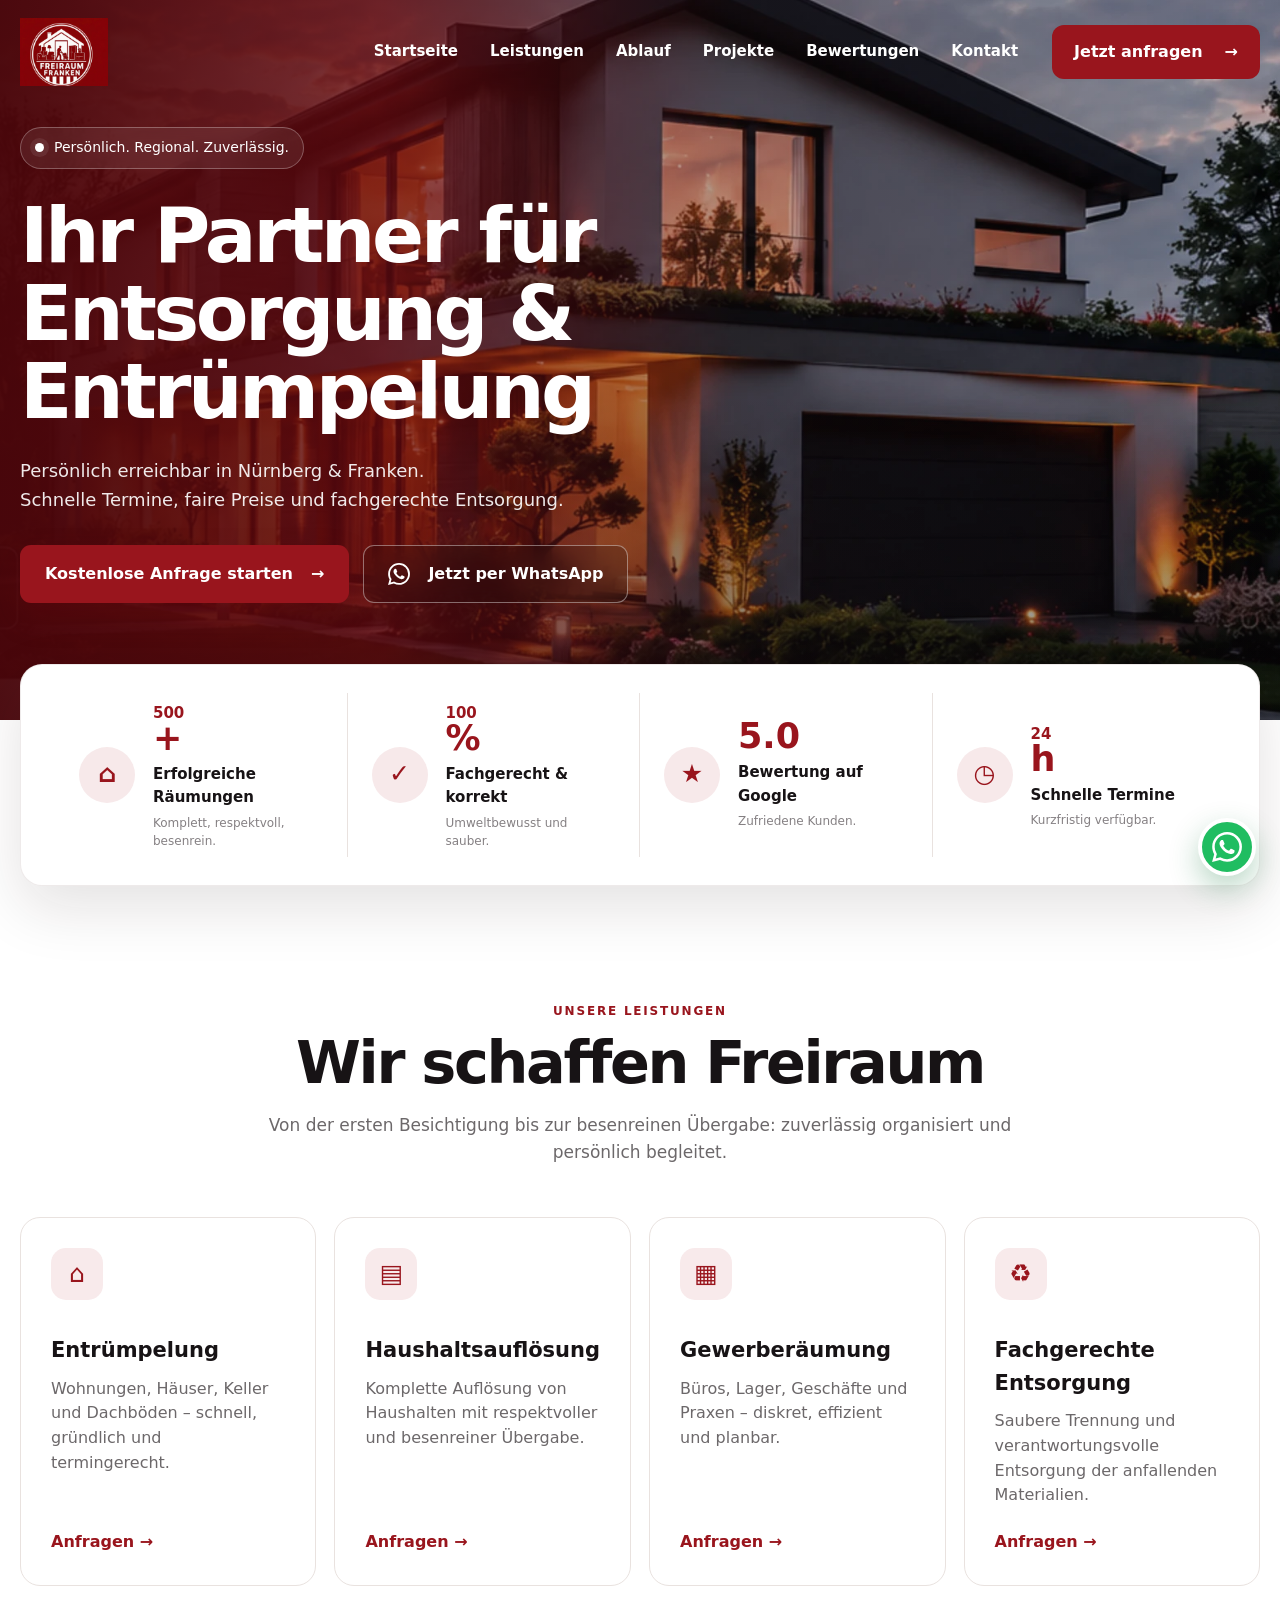
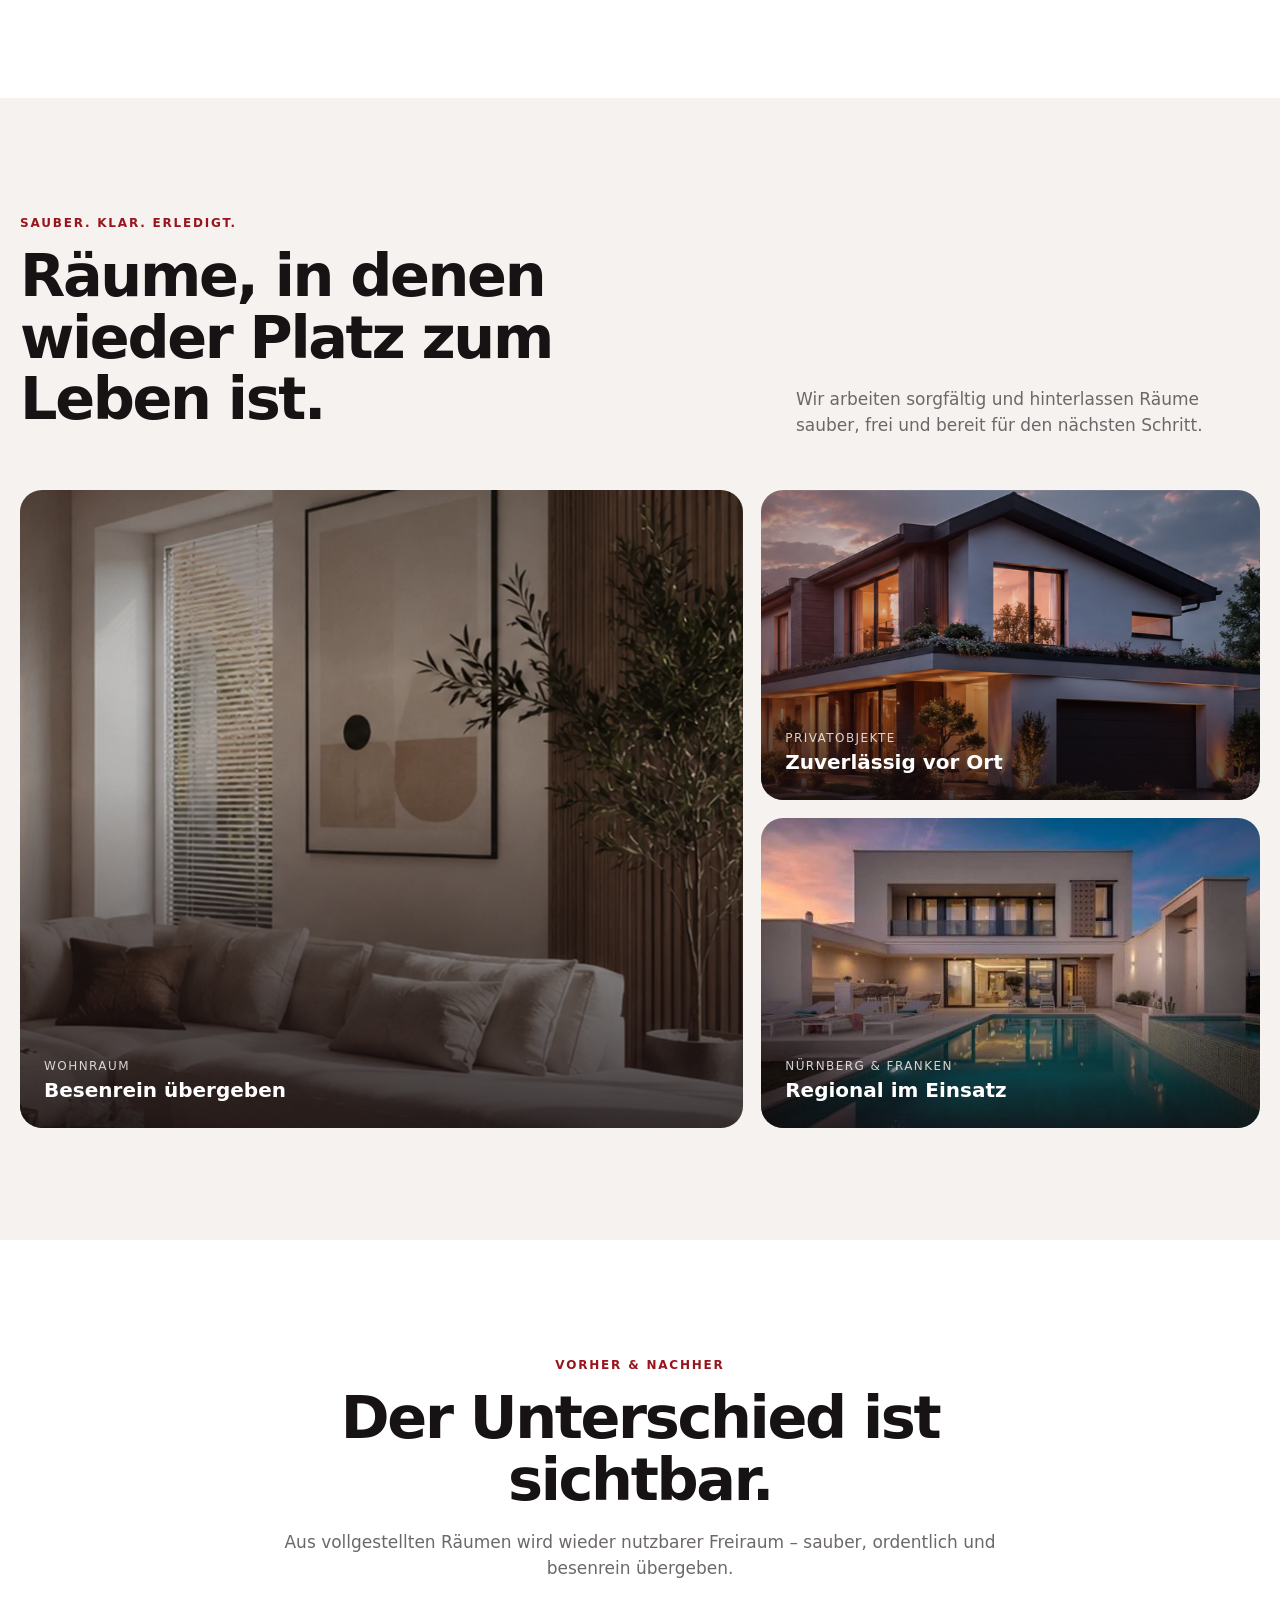
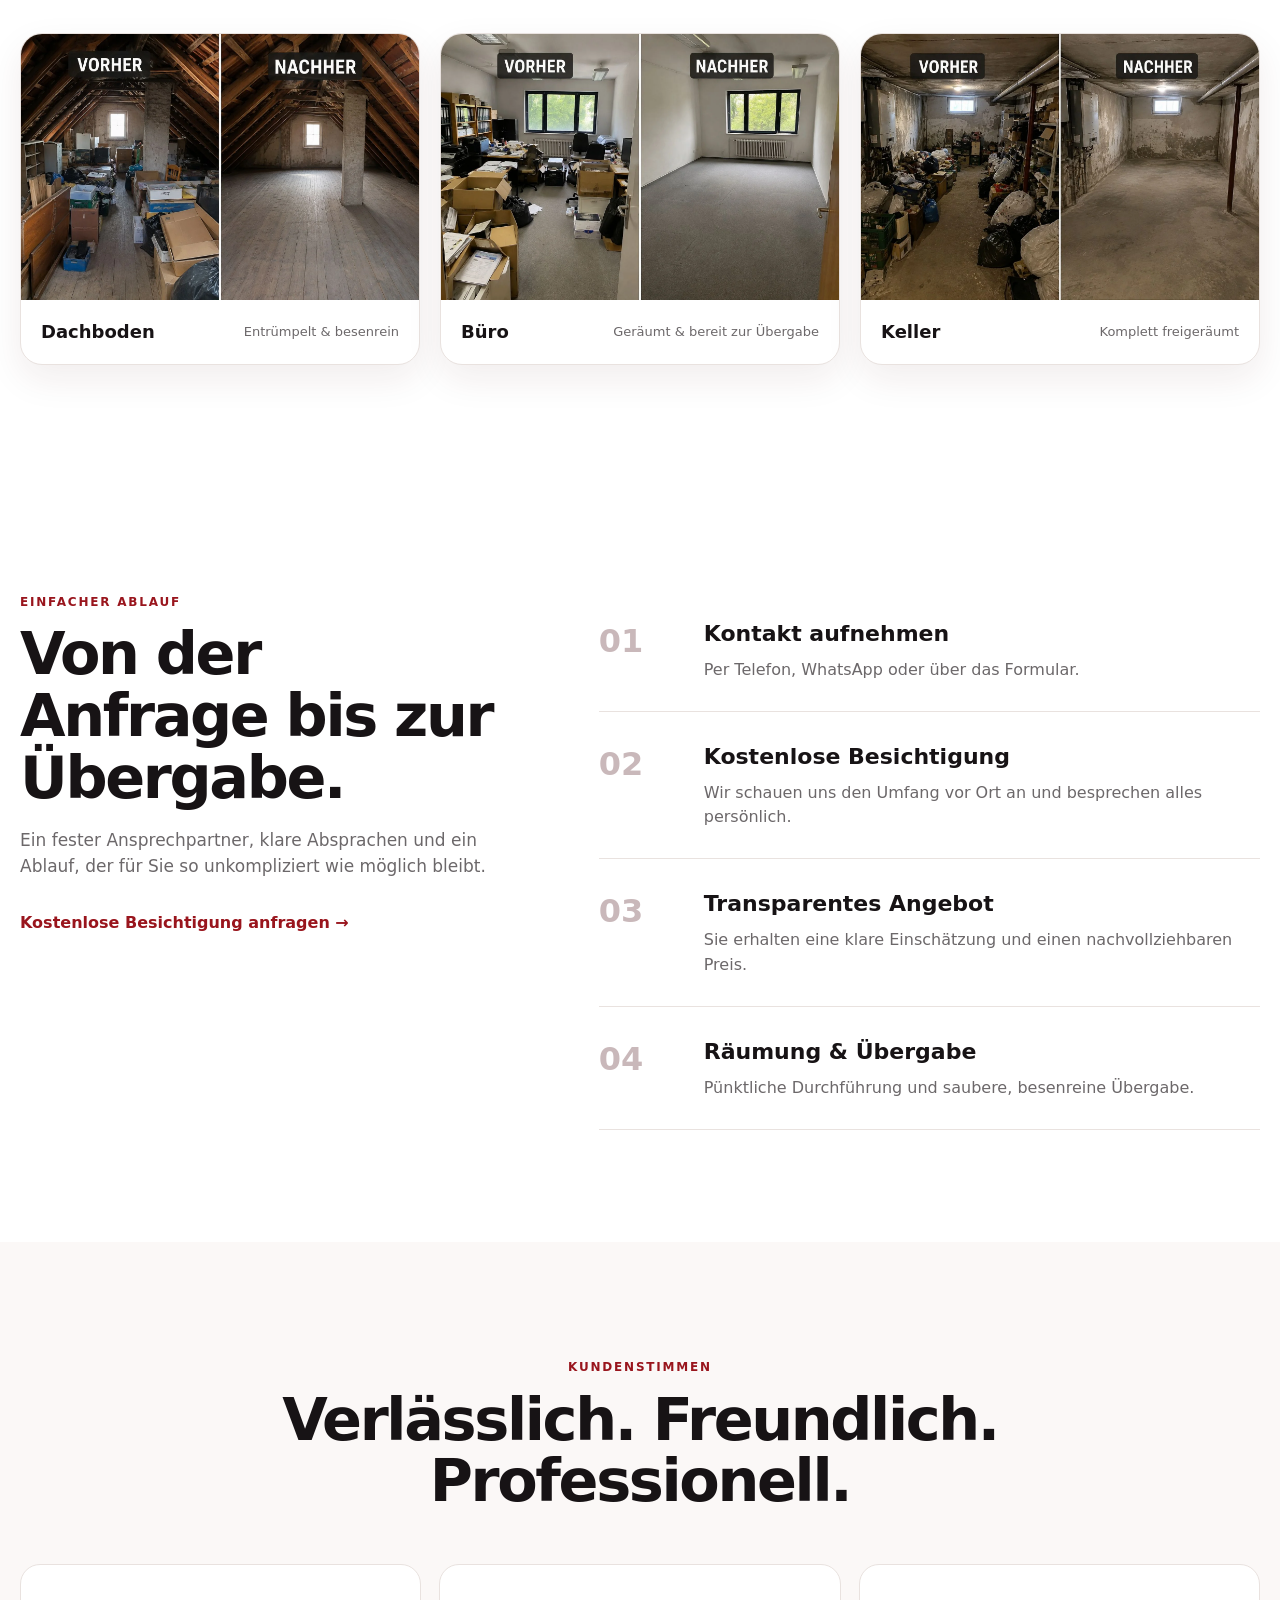
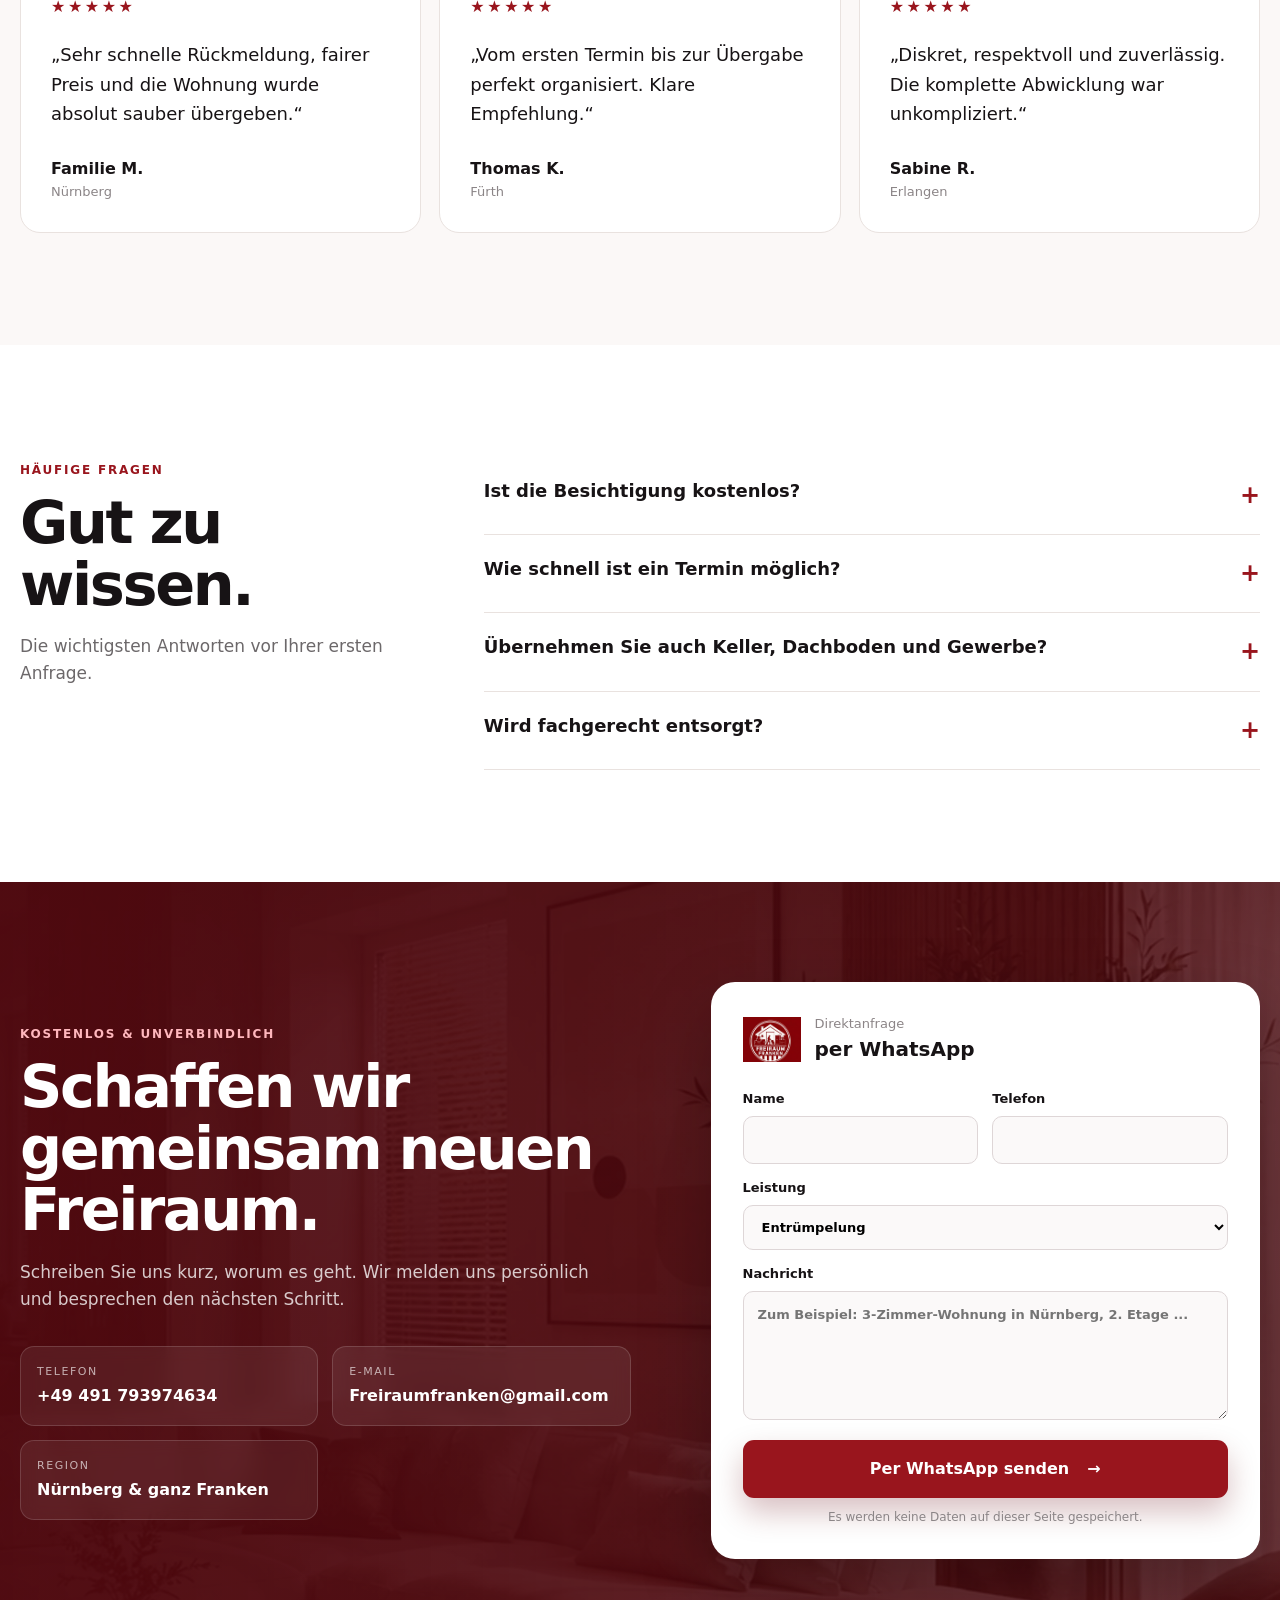
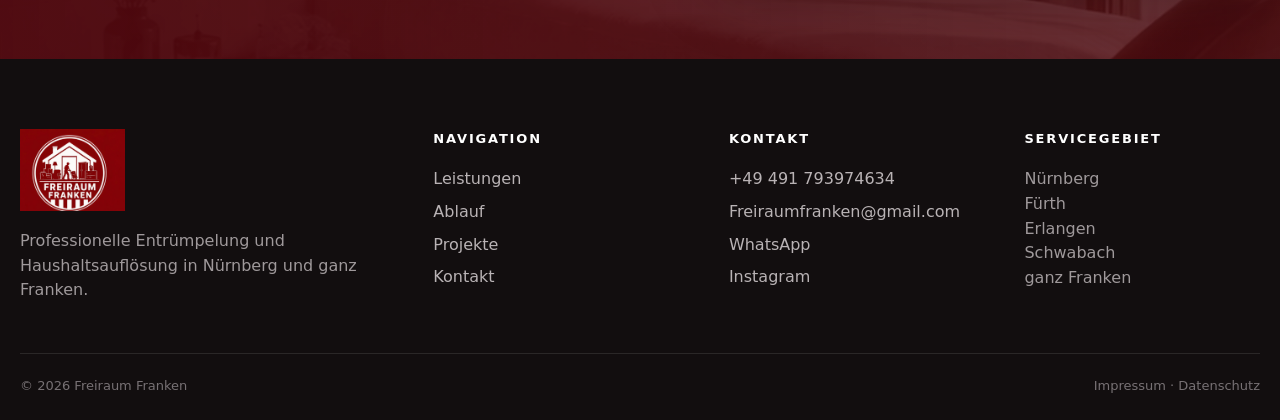
==== index.html @ d35fac16 "Add files via upload" ====
<!doctype html>
<html lang="de">
<head>
  <meta charset="utf-8">
  <meta name="viewport" content="width=device-width,initial-scale=1">
  <meta name="theme-color" content="#7d0d15">
  <title>Entrümpelung & Haushaltsauflösung | Deutschland & Luxemburg | Freiraum Franken</title>
  <meta name="description" content="Professionelle Entrümpelung, Haushaltsauflösung, Gewerberäumung und fachgerechte Entsorgung in Deutschland und Luxemburg. Freiraum Franken: schnelle Termine, faire Preise und besenreine Übergabe.">
  <meta name="author" content="Freiraum Franken">
  <meta name="format-detection" content="telephone=yes">
  <meta name="robots" content="index,follow,max-image-preview:large">
  <link rel="canonical" href="https://www.freiraum-franken.de/">
  <meta property="og:locale" content="de_DE">
  <meta property="og:type" content="website">
  <meta property="og:site_name" content="Freiraum Franken">
  <meta property="og:title" content="Entrümpelung & Haushaltsauflösung | Freiraum Franken">
  <meta property="og:description" content="Entrümpelung, Haushaltsauflösung, Gewerberäumung und fachgerechte Entsorgung in Deutschland und Luxemburg – zuverlässig, persönlich und besenrein.">
  <meta property="og:url" content="https://www.freiraum-franken.de/">
  <meta property="og:image" content="https://www.freiraum-franken.de/assets/images/hero-house.webp">
  <meta property="og:image:alt" content="Freiraum Franken – Entrümpelung und Haushaltsauflösung">
  <meta name="twitter:card" content="summary_large_image">
  <meta name="twitter:title" content="Entrümpelung & Haushaltsauflösung | Freiraum Franken">
  <meta name="twitter:description" content="Professionelle Räumungen und Entsorgung in Deutschland und Luxemburg.">
  <meta name="twitter:image" content="https://www.freiraum-franken.de/assets/images/hero-house.webp">
  <link rel="icon" href="assets/images/favicon.png" type="image/png">
  <link rel="preload" href="assets/images/hero-house.webp" as="image" type="image/webp">
  <link rel="preload" href="assets/images/logo.webp" as="image" type="image/webp">
  <link rel="stylesheet" href="css/style.css">
  <script type="application/ld+json">
  {
    "@context": "https://schema.org",
    "@graph": [
      {
        "@type": "ProfessionalService",
        "@id": "https://www.freiraum-franken.de/#business",
        "name": "Freiraum Franken",
        "url": "https://www.freiraum-franken.de/",
        "logo": "https://www.freiraum-franken.de/assets/images/logo.webp",
        "image": "https://www.freiraum-franken.de/assets/images/hero-house.webp",
        "telephone": "+49 491 793974634",
        "email": "Freiraumfranken@gmail.com",
        "sameAs": [
          "https://www.instagram.com/freiraumfranken/"
        ],
        "areaServed": [
          {"@type": "Country", "name": "Deutschland"},
          {"@type": "Country", "name": "Luxemburg"}
        ],
        "availableLanguage": ["de"],
        "contactPoint": {
          "@type": "ContactPoint",
          "telephone": "+49 491 793974634",
          "email": "Freiraumfranken@gmail.com",
          "contactType": "customer service",
          "availableLanguage": ["German"]
        },
        "hasOfferCatalog": {
          "@type": "OfferCatalog",
          "name": "Leistungen",
          "itemListElement": [
            {"@type": "Offer", "itemOffered": {"@type": "Service", "name": "Entrümpelung"}},
            {"@type": "Offer", "itemOffered": {"@type": "Service", "name": "Haushaltsauflösung"}},
            {"@type": "Offer", "itemOffered": {"@type": "Service", "name": "Gewerberäumung"}},
            {"@type": "Offer", "itemOffered": {"@type": "Service", "name": "Fachgerechte Entsorgung"}}
          ]
        }
      },
      {
        "@type": "WebSite",
        "@id": "https://www.freiraum-franken.de/#website",
        "url": "https://www.freiraum-franken.de/",
        "name": "Freiraum Franken",
        "inLanguage": "de",
        "publisher": {"@id": "https://www.freiraum-franken.de/#business"}
      },
      {
        "@type": "FAQPage",
        "@id": "https://www.freiraum-franken.de/#faq",
        "mainEntity": [
          {
            "@type": "Question",
            "name": "Ist die Besichtigung kostenlos?",
            "acceptedAnswer": {"@type": "Answer", "text": "Ja. Die Besichtigung und erste Einschätzung sind kostenlos und unverbindlich."}
          },
          {
            "@type": "Question",
            "name": "Wie schnell ist ein Termin möglich?",
            "acceptedAnswer": {"@type": "Answer", "text": "Je nach Umfang und Auslastung sind oft auch kurzfristige Termine möglich. Am schnellsten erreichen Sie Freiraum Franken per WhatsApp oder Telefon."}
          },
          {
            "@type": "Question",
            "name": "Übernehmen Sie auch Keller, Dachboden und Gewerbe?",
            "acceptedAnswer": {"@type": "Answer", "text": "Ja. Freiraum Franken räumt Wohnungen, Häuser, Keller, Dachböden sowie Büros, Lager und weitere Gewerbeflächen."}
          },
          {
            "@type": "Question",
            "name": "Wird fachgerecht entsorgt?",
            "acceptedAnswer": {"@type": "Answer", "text": "Ja. Materialien und Abfälle werden sortiert und den vorgesehenen Entsorgungswegen zugeführt."}
          }
        ]
      }
    ]
  }
  </script>
</head>
<body>
<a class="skip-link" href="#main">Zum Inhalt springen</a>

<header class="site-header" id="header">
  <div class="container nav-shell">
    <a href="#home" class="brand" aria-label="Freiraum Franken Startseite">
      <img src="assets/images/logo.webp" alt="Freiraum Franken Logo" width="72" height="58">
    </a>
    <button class="menu-toggle" id="menuToggle" aria-label="Menü öffnen" aria-expanded="false" aria-controls="mainNav">
      <span></span><span></span><span></span>
    </button>
    <nav class="main-nav" id="mainNav" aria-label="Hauptnavigation">
      <a href="#home">Startseite</a>
      <a href="#leistungen">Leistungen</a>
      <a href="#ablauf">Ablauf</a>
      <a href="#projekte">Projekte</a>
      <a href="#bewertungen">Bewertungen</a>
      <a href="#kontakt">Kontakt</a>
    </nav>
    <a class="header-cta" href="#kontakt">Jetzt anfragen <span>→</span></a>
  </div>
</header>

<main id="main">
  <section class="hero" id="home">
    <div class="hero-bg" role="img" aria-label="Modernes Wohnhaus am Abend"></div>
    <div class="hero-overlay"></div>
    <div class="container hero-inner">
      <div class="hero-copy reveal">
        <div class="hero-badge"><span></span> Persönlich. Regional. Zuverlässig.</div>
        <h1>Ihr Partner für<br><strong>Entsorgung &amp;<br>Entrümpelung</strong></h1>
        <p>Persönlich erreichbar in Nürnberg &amp; Franken.<br>Schnelle Termine, faire Preise und fachgerechte Entsorgung.</p>
        <div class="hero-actions">
          <a class="btn btn-primary" href="#kontakt">Kostenlose Anfrage starten <span>→</span></a>
          <a class="btn btn-glass" href="https://wa.me/49491793974634?text=Hallo%20Freiraum%20Franken%2C%20ich%20m%C3%B6chte%20eine%20kostenlose%20Besichtigung%20anfragen." target="_blank" rel="noopener"><img class="wa-icon" src="assets/images/whatsapp.svg" alt="" width="22" height="22" aria-hidden="true"> Jetzt per WhatsApp</a>
        </div>
      </div>
    </div>
  </section>

  <section class="stats-wrap" aria-label="Vorteile">
    <div class="container stats-card reveal">
      <div class="stat-item">
        <div class="stat-icon">⌂</div>
        <div><strong><span data-count="500">0</span>+</strong><span>Erfolgreiche Räumungen</span><small>Komplett, respektvoll, besenrein.</small></div>
      </div>
      <div class="stat-item">
        <div class="stat-icon">✓</div>
        <div><strong><span data-count="100">0</span>%</strong><span>Fachgerecht &amp; korrekt</span><small>Umweltbewusst und sauber.</small></div>
      </div>
      <div class="stat-item">
        <div class="stat-icon">★</div>
        <div><strong>5.0</strong><span>Bewertung auf Google</span><small>Zufriedene Kunden.</small></div>
      </div>
      <div class="stat-item">
        <div class="stat-icon">◷</div>
        <div><strong><span data-count="24">0</span>h</strong><span>Schnelle Termine</span><small>Kurzfristig verfügbar.</small></div>
      </div>
    </div>
  </section>

  <section class="section services-section" id="leistungen">
    <div class="container">
      <div class="section-heading centered reveal">
        <span class="eyebrow">Unsere Leistungen</span>
        <h2>Wir schaffen Freiraum</h2>
        <p>Von der ersten Besichtigung bis zur besenreinen Übergabe: zuverlässig organisiert und persönlich begleitet.</p>
      </div>
      <div class="service-grid">
        <article class="service-card reveal"><span class="service-icon">⌂</span><h3>Entrümpelung</h3><p>Wohnungen, Häuser, Keller und Dachböden – schnell, gründlich und termingerecht.</p><a href="#kontakt">Anfragen →</a></article>
        <article class="service-card reveal"><span class="service-icon">▤</span><h3>Haushaltsauflösung</h3><p>Komplette Auflösung von Haushalten mit respektvoller und besenreiner Übergabe.</p><a href="#kontakt">Anfragen →</a></article>
        <article class="service-card reveal"><span class="service-icon">▦</span><h3>Gewerberäumung</h3><p>Büros, Lager, Geschäfte und Praxen – diskret, effizient und planbar.</p><a href="#kontakt">Anfragen →</a></article>
        <article class="service-card reveal"><span class="service-icon">♻</span><h3>Fachgerechte Entsorgung</h3><p>Saubere Trennung und verantwortungsvolle Entsorgung der anfallenden Materialien.</p><a href="#kontakt">Anfragen →</a></article>
      </div>
    </div>
  </section>

  <section class="section showcase" id="projekte">
    <div class="container">
      <div class="showcase-head reveal">
        <div><span class="eyebrow">Sauber. Klar. Erledigt.</span><h2>Räume, in denen wieder Platz zum Leben ist.</h2></div>
        <p>Wir arbeiten sorgfältig und hinterlassen Räume sauber, frei und bereit für den nächsten Schritt.</p>
      </div>
      <div class="image-grid">
        <figure class="image-card image-large reveal"><img src="assets/images/interior.webp" alt="Heller, sauberer Wohnraum nach einer Entrümpelung" loading="lazy" decoding="async" width="1920" height="1080"><figcaption><span>Wohnraum</span><strong>Besenrein übergeben</strong></figcaption></figure>
        <figure class="image-card reveal"><img src="assets/images/house-2.webp" alt="Privatobjekt im Einsatzgebiet von Freiraum Franken" loading="lazy" decoding="async" width="1400" height="837"><figcaption><span>Privatobjekte</span><strong>Zuverlässig vor Ort</strong></figcaption></figure>
        <figure class="image-card reveal"><img src="assets/images/house-3.webp" alt="Einfamilienhaus im Servicegebiet von Freiraum Franken" loading="lazy" decoding="async" width="1200" height="754"><figcaption><span>Nürnberg &amp; Franken</span><strong>Regional im Einsatz</strong></figcaption></figure>
      </div>
    </div>
  </section>

  <section class="section before-after-section" id="vorher-nachher" aria-labelledby="beforeAfterTitle">
    <div class="container">
      <div class="section-heading centered reveal">
        <span class="eyebrow">Vorher &amp; Nachher</span>
        <h2 id="beforeAfterTitle">Der Unterschied ist sichtbar.</h2>
        <p>Aus vollgestellten Räumen wird wieder nutzbarer Freiraum – sauber, ordentlich und besenrein übergeben.</p>
      </div>
      <div class="before-after-grid">
        <figure class="before-after-card reveal">
          <img src="assets/images/vorher-nachher-dachboden.webp" alt="Vorher-Nachher-Vergleich einer Dachbodenentrümpelung: vollgestellter Dachboden vor der Räumung und leerer, besenreiner Dachboden danach" loading="lazy" decoding="async" width="1536" height="1024">
          <figcaption><strong>Dachboden</strong><span>Entrümpelt &amp; besenrein</span></figcaption>
        </figure>
        <figure class="before-after-card reveal">
          <img src="assets/images/vorher-nachher-buero.webp" alt="Vorher-Nachher-Vergleich einer Büroräumung: vollgestelltes Büro vor der Räumung und leerer Raum danach" loading="lazy" decoding="async" width="1536" height="1024">
          <figcaption><strong>Büro</strong><span>Geräumt &amp; bereit zur Übergabe</span></figcaption>
        </figure>
        <figure class="before-after-card reveal">
          <img src="assets/images/vorher-nachher-keller.webp" alt="Vorher-Nachher-Vergleich einer Kellerentrümpelung: voller Keller vor der Räumung und vollständig geräumter Keller danach" loading="lazy" decoding="async" width="1536" height="1024">
          <figcaption><strong>Keller</strong><span>Komplett freigeräumt</span></figcaption>
        </figure>
      </div>
    </div>
  </section>

  <section class="section process-section" id="ablauf">
    <div class="container process-layout">
      <div class="process-intro reveal">
        <span class="eyebrow">Einfacher Ablauf</span>
        <h2>Von der Anfrage bis zur Übergabe.</h2>
        <p>Ein fester Ansprechpartner, klare Absprachen und ein Ablauf, der für Sie so unkompliziert wie möglich bleibt.</p>
        <a class="text-link" href="#kontakt">Kostenlose Besichtigung anfragen →</a>
      </div>
      <ol class="process-list">
        <li class="reveal"><b>01</b><div><h3>Kontakt aufnehmen</h3><p>Per Telefon, WhatsApp oder über das Formular.</p></div></li>
        <li class="reveal"><b>02</b><div><h3>Kostenlose Besichtigung</h3><p>Wir schauen uns den Umfang vor Ort an und besprechen alles persönlich.</p></div></li>
        <li class="reveal"><b>03</b><div><h3>Transparentes Angebot</h3><p>Sie erhalten eine klare Einschätzung und einen nachvollziehbaren Preis.</p></div></li>
        <li class="reveal"><b>04</b><div><h3>Räumung &amp; Übergabe</h3><p>Pünktliche Durchführung und saubere, besenreine Übergabe.</p></div></li>
      </ol>
    </div>
  </section>

  <section class="section reviews-section" id="bewertungen">
    <div class="container">
      <div class="section-heading centered reveal">
        <span class="eyebrow">Kundenstimmen</span>
        <h2>Verlässlich. Freundlich. Professionell.</h2>
      </div>
      <div class="reviews-grid">
        <blockquote class="review-card reveal"><div class="stars">★★★★★</div><p>„Sehr schnelle Rückmeldung, fairer Preis und die Wohnung wurde absolut sauber übergeben.“</p><footer>Familie M. <span>Nürnberg</span></footer></blockquote>
        <blockquote class="review-card reveal"><div class="stars">★★★★★</div><p>„Vom ersten Termin bis zur Übergabe perfekt organisiert. Klare Empfehlung.“</p><footer>Thomas K. <span>Fürth</span></footer></blockquote>
        <blockquote class="review-card reveal"><div class="stars">★★★★★</div><p>„Diskret, respektvoll und zuverlässig. Die komplette Abwicklung war unkompliziert.“</p><footer>Sabine R. <span>Erlangen</span></footer></blockquote>
      </div>
    </div>
  </section>

  <section class="section faq-section" id="faq">
    <div class="container faq-layout">
      <div class="faq-intro reveal"><span class="eyebrow">Häufige Fragen</span><h2>Gut zu wissen.</h2><p>Die wichtigsten Antworten vor Ihrer ersten Anfrage.</p></div>
      <div class="faq-list">
        <details class="reveal"><summary>Ist die Besichtigung kostenlos?</summary><p>Ja. Die Besichtigung und erste Einschätzung sind für Sie kostenlos und unverbindlich.</p></details>
        <details class="reveal"><summary>Wie schnell ist ein Termin möglich?</summary><p>Je nach Umfang und Auslastung sind oft auch kurzfristige Termine möglich. Am schnellsten erreichen Sie uns per WhatsApp oder Telefon.</p></details>
        <details class="reveal"><summary>Übernehmen Sie auch Keller, Dachboden und Gewerbe?</summary><p>Ja. Wir räumen Wohnungen, Häuser, Keller, Dachböden sowie Büros, Lager und weitere Gewerbeflächen.</p></details>
        <details class="reveal"><summary>Wird fachgerecht entsorgt?</summary><p>Ja. Materialien und Abfälle werden sortiert und den vorgesehenen Entsorgungswegen zugeführt.</p></details>
      </div>
    </div>
  </section>

  <section class="contact-section" id="kontakt">
    <div class="contact-bg"></div>
    <div class="container contact-shell">
      <div class="contact-copy reveal">
        <span class="eyebrow light">Kostenlos &amp; unverbindlich</span>
        <h2>Schaffen wir gemeinsam neuen Freiraum.</h2>
        <p>Schreiben Sie uns kurz, worum es geht. Wir melden uns persönlich und besprechen den nächsten Schritt.</p>
        <div class="contact-direct">
          <a href="tel:+49491793974634"><span>Telefon</span><strong>+49 491 793974634</strong></a>
          <a href="mailto:Freiraumfranken@gmail.com"><span>E-Mail</span><strong>Freiraumfranken@gmail.com</strong></a>
          <div><span>Region</span><strong>Nürnberg &amp; ganz Franken</strong></div>
        </div>
      </div>
      <form class="contact-form reveal" id="contactForm" novalidate>
        <div class="form-title"><img src="assets/images/logo.webp" alt="" width="58" height="46"><div><span>Direktanfrage</span><strong>per WhatsApp</strong></div></div>
        <div class="field-grid"><label>Name<input type="text" name="name" autocomplete="name" required></label><label>Telefon<input type="tel" name="phone" autocomplete="tel" required></label></div>
        <label>Leistung<select name="service"><option>Entrümpelung</option><option>Haushaltsauflösung</option><option>Keller / Dachboden</option><option>Gewerberäumung</option><option>Entsorgung</option><option>Sonstiges</option></select></label>
        <label>Nachricht<textarea name="message" rows="5" placeholder="Zum Beispiel: 3-Zimmer-Wohnung in Nürnberg, 2. Etage ..." required></textarea></label>
        <button class="btn btn-primary form-button" type="submit">Per WhatsApp senden <span>→</span></button>
        <p class="form-note" id="formNote" role="status">Es werden keine Daten auf dieser Seite gespeichert.</p>
      </form>
    </div>
  </section>
</main>

<footer class="footer">
  <div class="container footer-grid">
    <div class="footer-about"><img src="assets/images/logo.webp" alt="Freiraum Franken" width="86" height="68"><p>Professionelle Entrümpelung und Haushaltsauflösung in Nürnberg und ganz Franken.</p></div>
    <div><h3>Navigation</h3><a href="#leistungen">Leistungen</a><a href="#ablauf">Ablauf</a><a href="#projekte">Projekte</a><a href="#kontakt">Kontakt</a></div>
    <div><h3>Kontakt</h3><a href="tel:+49491793974634">+49 491 793974634</a><a href="mailto:Freiraumfranken@gmail.com">Freiraumfranken@gmail.com</a><a href="https://wa.me/49491793974634" target="_blank" rel="noopener">WhatsApp</a><a href="https://www.instagram.com/freiraumfranken?igsi=MXN2MW1mNjlyMWk2Mg%3D%3D&amp;utm_source=qr" target="_blank" rel="noopener noreferrer" aria-label="Freiraum Franken auf Instagram">Instagram</a></div>
    <div><h3>Servicegebiet</h3><p>Nürnberg<br>Fürth<br>Erlangen<br>Schwabach<br>ganz Franken</p></div>
  </div>
  <div class="container footer-bottom"><span>© <span id="year"></span> Freiraum Franken</span><span>Impressum · Datenschutz</span></div>
</footer>

<a class="floating-wa" href="https://wa.me/49491793974634?text=Hallo%20Freiraum%20Franken%2C%20ich%20m%C3%B6chte%20eine%20kostenlose%20Besichtigung%20anfragen." target="_blank" rel="noopener" aria-label="WhatsApp öffnen"><img src="assets/images/whatsapp.svg" alt="" width="30" height="30" aria-hidden="true"></a>
<script src="js/script.js" defer></script>
</body>
</html>
---- css/style.css ----
:root{--red:#99151d;--red-dark:#6e0d14;--ink:#171315;--muted:#6c686a;--cream:#f6f2ef;--line:#e9e2df;--white:#fff;--shadow:0 22px 60px rgba(35,20,20,.12);--radius:24px;--container:min(1320px,calc(100% - 40px))}
*{box-sizing:border-box}html{scroll-behavior:smooth}body{margin:0;font-family:Inter,ui-sans-serif,system-ui,-apple-system,BlinkMacSystemFont,"Segoe UI",sans-serif;color:var(--ink);background:#fff;line-height:1.55}img{max-width:100%;display:block}a{color:inherit;text-decoration:none}button,input,select,textarea{font:inherit}.container{width:var(--container);margin-inline:auto}.skip-link{position:fixed;left:16px;top:-60px;background:#fff;padding:10px 14px;z-index:999;border-radius:10px}.skip-link:focus{top:16px}.site-header{position:absolute;inset:0 0 auto;z-index:50;color:#fff}.site-header.scrolled{position:fixed;background:rgba(255,255,255,.93);backdrop-filter:blur(16px);color:var(--ink);box-shadow:0 8px 30px rgba(0,0,0,.08)}.nav-shell{height:104px;display:flex;align-items:center;gap:34px}.brand{margin-right:auto;display:flex;align-items:center}.brand img{width:88px;height:70px;object-fit:contain}.main-nav{display:flex;align-items:center;gap:32px;font-weight:650;font-size:15px}.main-nav a{position:relative;padding:12px 0}.main-nav a:after{content:"";position:absolute;left:0;right:100%;bottom:5px;height:2px;background:currentColor;transition:.25s}.main-nav a:hover:after{right:0}.header-cta{background:var(--red);color:#fff;padding:15px 22px;border-radius:12px;font-weight:750;display:flex;gap:22px;align-items:center}.header-cta:hover{background:#b01822}.menu-toggle{display:none;background:none;border:0;width:44px;height:44px;padding:9px}.menu-toggle span{display:block;height:2px;background:currentColor;margin:6px 0}
.hero{position:relative;min-height:720px;color:#fff;display:flex;align-items:center;overflow:hidden}.hero-bg{position:absolute;inset:0;background:url('../assets/images/hero-house.webp') center 38%/cover no-repeat;transform:scale(1.02)}.hero-overlay{position:absolute;inset:0;background:linear-gradient(90deg,rgba(74,6,11,.94) 0%,rgba(102,9,16,.72) 30%,rgba(31,20,24,.30) 57%,rgba(13,14,20,.13) 100%),linear-gradient(0deg,rgba(18,12,14,.38),transparent 45%)}.hero-inner{position:relative;z-index:2;padding-top:120px;padding-bottom:110px}.hero-copy{max-width:650px}.hero-badge{display:inline-flex;gap:10px;align-items:center;border:1px solid rgba(255,255,255,.28);background:rgba(255,255,255,.08);padding:9px 14px;border-radius:999px;font-size:14px;margin-bottom:28px;backdrop-filter:blur(12px)}.hero-badge span{width:9px;height:9px;border-radius:50%;background:#fff;box-shadow:0 0 0 5px rgba(255,255,255,.08)}.hero h1{font-size:clamp(48px,6vw,78px);line-height:1.02;letter-spacing:-.045em;margin:0 0 24px;font-weight:700}.hero h1 strong{font-weight:800}.hero-copy>p{font-size:18px;line-height:1.65;color:rgba(255,255,255,.91);margin:0 0 30px}.hero-actions{display:flex;gap:14px;flex-wrap:wrap}.btn{display:inline-flex;align-items:center;justify-content:center;gap:18px;min-height:58px;padding:0 24px;border-radius:11px;font-weight:750;border:1px solid transparent;transition:.2s}.btn:hover{transform:translateY(-2px)}.btn-primary{background:var(--red);color:#fff;box-shadow:0 14px 30px rgba(99,4,12,.25)}.btn-primary:hover{background:#b51b26}.btn-glass{color:#fff;border-color:rgba(255,255,255,.4);background:rgba(20,12,15,.18);backdrop-filter:blur(12px)}.wa-mark{font-size:20px}
.stats-wrap{position:relative;z-index:5;margin-top:-56px}.stats-card{background:#fff;border:1px solid rgba(140,112,112,.15);box-shadow:var(--shadow);border-radius:22px;padding:28px 34px;display:grid;grid-template-columns:repeat(4,1fr);gap:0}.stat-item{display:flex;gap:18px;align-items:center;padding:6px 24px;border-right:1px solid var(--line)}.stat-item:last-child{border-right:0}.stat-icon{width:56px;height:56px;border-radius:50%;display:grid;place-items:center;background:#f7e9ea;color:var(--red);font-size:25px;font-weight:800;flex:0 0 auto}.stat-item strong{display:block;color:var(--red);font-size:35px;line-height:1}.stat-item span{display:block;font-weight:750;margin-top:7px;font-size:15px}.stat-item small{display:block;color:#858083;margin-top:4px;font-size:12px}.section{padding:112px 0}.section-heading{max-width:760px;margin-bottom:52px}.section-heading.centered{text-align:center;margin-left:auto;margin-right:auto}.eyebrow{text-transform:uppercase;letter-spacing:.15em;font-size:12px;color:var(--red);font-weight:850}.eyebrow.light{color:#ffb7bd}.section-heading h2,.showcase-head h2,.process-intro h2,.faq-intro h2,.contact-copy h2{font-size:clamp(38px,4.6vw,62px);line-height:1.05;letter-spacing:-.04em;margin:10px 0 18px}.section-heading p,.showcase-head p,.process-intro p,.faq-intro p{color:var(--muted);font-size:17px}.services-section{background:#fff}.service-grid{display:grid;grid-template-columns:repeat(4,1fr);gap:18px}.service-card{border:1px solid var(--line);border-radius:20px;padding:30px;min-height:285px;display:flex;flex-direction:column;transition:.25s;background:#fff}.service-card:hover{transform:translateY(-6px);box-shadow:0 20px 45px rgba(72,30,30,.10);border-color:#d9c7c8}.service-icon{width:52px;height:52px;border-radius:15px;background:#f8eaeb;color:var(--red);display:grid;place-items:center;font-size:25px;margin-bottom:34px}.service-card h3{font-size:21px;margin:0 0 10px}.service-card p{color:var(--muted);margin:0 0 22px}.service-card a{color:var(--red);font-weight:800;margin-top:auto}.showcase{background:var(--cream)}.showcase-head{display:grid;grid-template-columns:1.2fr .8fr;align-items:end;gap:80px;margin-bottom:42px}.showcase-head p{margin:0 0 10px}.image-grid{display:grid;grid-template-columns:1.45fr 1fr;grid-template-rows:repeat(2,310px);gap:18px}.image-card{position:relative;margin:0;overflow:hidden;border-radius:22px;background:#ddd}.image-large{grid-row:1/3}.image-card img{width:100%;height:100%;object-fit:cover;transition:transform .5s}.image-card:hover img{transform:scale(1.035)}.image-card:after{content:"";position:absolute;inset:45% 0 0;background:linear-gradient(transparent,rgba(19,11,13,.75))}.image-card figcaption{position:absolute;z-index:2;left:24px;right:24px;bottom:22px;color:#fff}.image-card figcaption span{display:block;font-size:12px;text-transform:uppercase;letter-spacing:.12em;opacity:.8}.image-card figcaption strong{font-size:20px}.process-section{background:#fff}.process-layout{display:grid;grid-template-columns:.85fr 1.15fr;gap:90px;align-items:start}.process-intro{position:sticky;top:140px}.text-link{display:inline-block;color:var(--red);font-weight:800;margin-top:14px}.process-list{list-style:none;margin:0;padding:0}.process-list li{display:grid;grid-template-columns:80px 1fr;gap:25px;padding:28px 0;border-bottom:1px solid var(--line)}.process-list b{font-size:32px;color:#c9b8ba;font-weight:700}.process-list h3{font-size:22px;margin:0 0 7px}.process-list p{margin:0;color:var(--muted)}.reviews-section{background:#fbf8f7}.reviews-grid{display:grid;grid-template-columns:repeat(3,1fr);gap:18px}.review-card{margin:0;background:#fff;border:1px solid var(--line);border-radius:20px;padding:30px}.stars{color:var(--red);letter-spacing:.16em;margin-bottom:20px}.review-card p{font-size:18px;line-height:1.65;margin:0 0 28px}.review-card footer{font-weight:800}.review-card footer span{display:block;color:#8b8587;font-weight:500;font-size:13px}.faq-section{background:#fff}.faq-layout{display:grid;grid-template-columns:.65fr 1.35fr;gap:90px}.faq-list details{border-bottom:1px solid var(--line);padding:20px 0}.faq-list summary{font-size:18px;font-weight:800;cursor:pointer;list-style:none;display:flex;justify-content:space-between}.faq-list summary:after{content:"+";color:var(--red);font-size:24px}.faq-list details[open] summary:after{content:"−"}.faq-list p{color:var(--muted);padding-right:50px}.contact-section{position:relative;background:#2a1216;color:#fff;padding:100px 0;overflow:hidden}.contact-bg{position:absolute;inset:0;background:linear-gradient(90deg,rgba(83,7,14,.94),rgba(83,7,14,.75)),url('../assets/images/interior.webp') center/cover;opacity:.92}.contact-shell{position:relative;z-index:2;display:grid;grid-template-columns:1fr .9fr;gap:80px;align-items:center}.contact-copy>p{color:rgba(255,255,255,.78);max-width:600px;font-size:17px}.contact-direct{display:grid;grid-template-columns:repeat(2,1fr);gap:14px;margin-top:34px}.contact-direct a,.contact-direct>div{border:1px solid rgba(255,255,255,.15);background:rgba(255,255,255,.07);padding:16px;border-radius:14px;backdrop-filter:blur(8px)}.contact-direct span{display:block;font-size:11px;text-transform:uppercase;letter-spacing:.14em;opacity:.65}.contact-direct strong{display:block;margin-top:4px}.contact-form{background:#fff;color:var(--ink);padding:32px;border-radius:24px;box-shadow:0 30px 70px rgba(0,0,0,.25)}.form-title{display:flex;align-items:center;gap:14px;margin-bottom:24px}.form-title img{width:58px;height:46px;object-fit:contain}.form-title span,.form-title strong{display:block}.form-title span{color:#8c8587;font-size:13px}.form-title strong{font-size:20px}.field-grid{display:grid;grid-template-columns:1fr 1fr;gap:14px}.contact-form label{display:block;font-size:13px;font-weight:750;margin-bottom:14px}.contact-form input,.contact-form select,.contact-form textarea{width:100%;margin-top:7px;border:1px solid #ded6d7;background:#fbf9f9;border-radius:10px;padding:13px 14px;outline:none}.contact-form input:focus,.contact-form select:focus,.contact-form textarea:focus{border-color:#bb777d;box-shadow:0 0 0 3px rgba(153,21,29,.08)}.form-button{width:100%;border:0;cursor:pointer}.form-note{font-size:12px;color:#8b8587;margin:10px 0 0;text-align:center}.footer{background:#120e0f;color:#fff;padding:70px 0 24px}.footer-grid{display:grid;grid-template-columns:1.5fr 1fr 1fr 1fr;gap:60px}.footer-about img{width:105px;height:82px;object-fit:contain;margin-bottom:18px}.footer p{color:#9f999b;margin:0}.footer h3{font-size:13px;text-transform:uppercase;letter-spacing:.14em;margin:0 0 18px}.footer a{display:block;color:#b9b3b5;margin:8px 0}.footer a:hover{color:#fff}.footer-bottom{border-top:1px solid rgba(255,255,255,.1);margin-top:50px;padding-top:22px;display:flex;justify-content:space-between;color:#777174;font-size:13px}.floating-wa{position:fixed;right:24px;bottom:24px;width:58px;height:58px;border-radius:50%;background:#20bd61;color:#fff;display:grid;place-items:center;font-size:13px;font-weight:900;z-index:30;box-shadow:0 12px 30px rgba(20,120,60,.3);border:4px solid #fff}.reveal{opacity:0;transform:translateY(24px);transition:opacity .7s ease,transform .7s ease}.reveal.visible{opacity:1;transform:none}
@media(max-width:1100px){.main-nav{gap:20px}.header-cta{display:none}.stats-card{grid-template-columns:1fr 1fr}.stat-item:nth-child(2){border-right:0}.stat-item{border-bottom:1px solid var(--line);padding:18px}.stat-item:nth-child(3),.stat-item:nth-child(4){border-bottom:0}.service-grid{grid-template-columns:1fr 1fr}.process-layout,.faq-layout,.contact-shell{grid-template-columns:1fr;gap:48px}.process-intro{position:static}.footer-grid{grid-template-columns:1.4fr 1fr 1fr}.footer-grid>div:last-child{grid-column:2/4}.showcase-head{gap:35px}}
@media(max-width:820px){.site-header{position:absolute}.nav-shell{height:86px}.brand img{width:72px;height:58px}.menu-toggle{display:block}.main-nav{position:absolute;top:76px;left:20px;right:20px;padding:18px;background:rgba(255,255,255,.98);color:var(--ink);border-radius:16px;box-shadow:0 18px 50px rgba(0,0,0,.14);display:none;flex-direction:column;align-items:stretch;gap:0}.main-nav.open{display:flex}.main-nav a{padding:12px 10px}.hero{min-height:680px}.hero-bg{background-position:62% center}.hero-overlay{background:linear-gradient(90deg,rgba(77,6,12,.94),rgba(92,9,15,.72) 63%,rgba(20,13,16,.25))}.hero-inner{padding-top:130px}.hero h1{font-size:clamp(45px,12vw,68px)}.stats-wrap{margin-top:-25px}.showcase-head{grid-template-columns:1fr;gap:10px}.image-grid{grid-template-columns:1fr;grid-template-rows:360px 280px 280px}.image-large{grid-row:auto}.reviews-grid{grid-template-columns:1fr}.footer-grid{grid-template-columns:1fr 1fr}.footer-grid>div:last-child{grid-column:auto}.contact-direct{grid-template-columns:1fr 1fr}}
@media(max-width:600px){:root{--container:min(100% - 28px,1320px)}.section{padding:78px 0}.hero{min-height:740px}.hero-inner{padding-bottom:90px}.hero-copy>p br{display:none}.hero-actions{flex-direction:column;align-items:stretch}.btn{width:100%}.stats-card{grid-template-columns:1fr;padding:12px 18px}.stat-item,.stat-item:nth-child(2),.stat-item:nth-child(3){border-right:0;border-bottom:1px solid var(--line)}.stat-item:last-child{border-bottom:0}.service-grid{grid-template-columns:1fr}.service-card{min-height:0}.image-grid{grid-template-rows:300px 240px 240px}.process-list li{grid-template-columns:55px 1fr}.faq-layout{gap:24px}.contact-section{padding:75px 0}.contact-shell{gap:36px}.contact-direct,.field-grid{grid-template-columns:1fr}.contact-form{padding:22px}.footer-grid{grid-template-columns:1fr;gap:34px}.footer-grid>div:last-child{grid-column:auto}.footer-bottom{flex-direction:column;gap:8px}.floating-wa{right:16px;bottom:16px}.hero h1{letter-spacing:-.035em}}

/* Client requested Vorher/Nachher showcase */
.before-after-section{background:#fff}.before-after-grid{display:grid;grid-template-columns:repeat(3,1fr);gap:20px}.before-after-card{margin:0;border:1px solid var(--line);border-radius:22px;overflow:hidden;background:#fff;box-shadow:0 14px 36px rgba(72,30,30,.08)}.before-after-card img{width:100%;height:auto;aspect-ratio:3/2;object-fit:cover}.before-after-card figcaption{display:flex;align-items:center;justify-content:space-between;gap:18px;padding:18px 20px}.before-after-card figcaption strong{font-size:18px}.before-after-card figcaption span{color:var(--muted);font-size:13px;text-align:right}.wa-icon{width:22px;height:22px;display:block;flex:0 0 auto}.floating-wa img{width:30px;height:30px;display:block}
@media(max-width:900px){.before-after-grid{grid-template-columns:1fr 1fr}.before-after-card:last-child{grid-column:1/-1;max-width:680px;width:100%;justify-self:center}}
@media(max-width:600px){.before-after-grid{grid-template-columns:1fr}.before-after-card:last-child{grid-column:auto}.before-after-card figcaption{align-items:flex-start;flex-direction:column;gap:3px}.before-after-card figcaption span{text-align:left}}
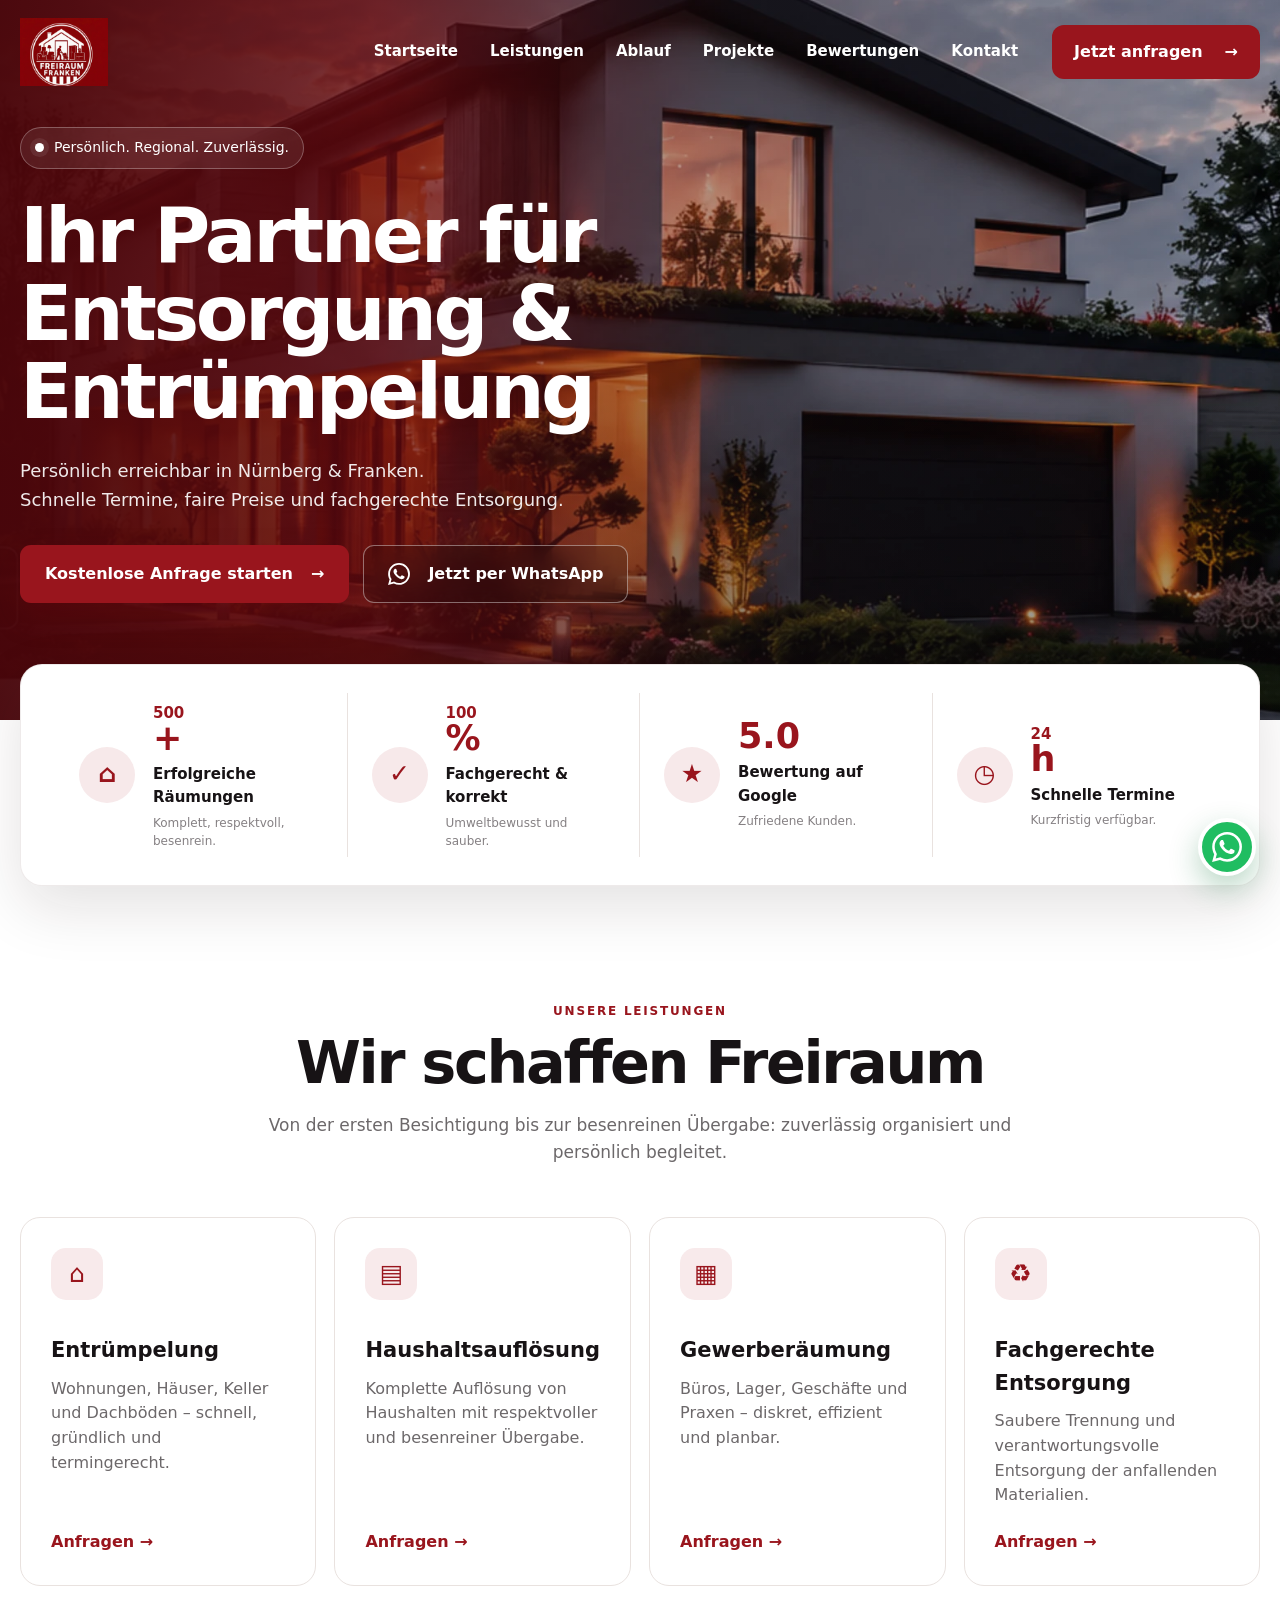
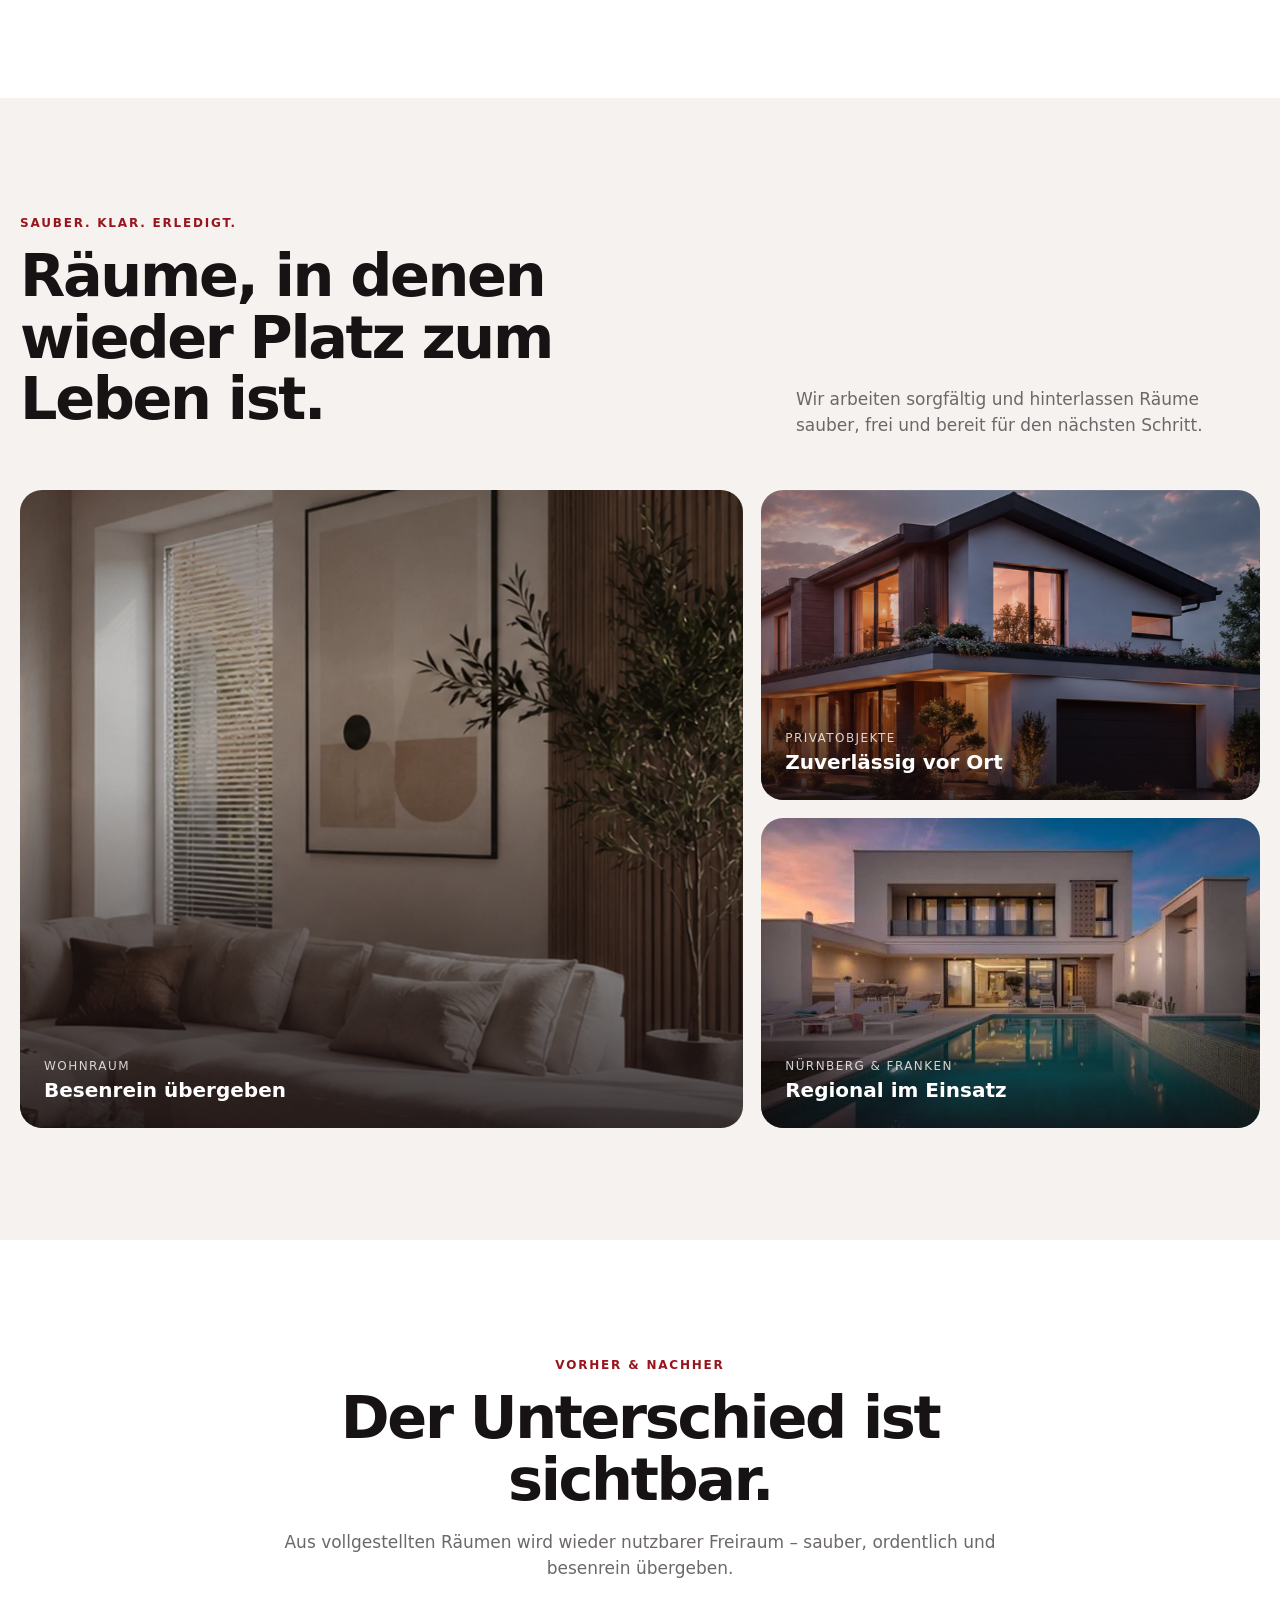
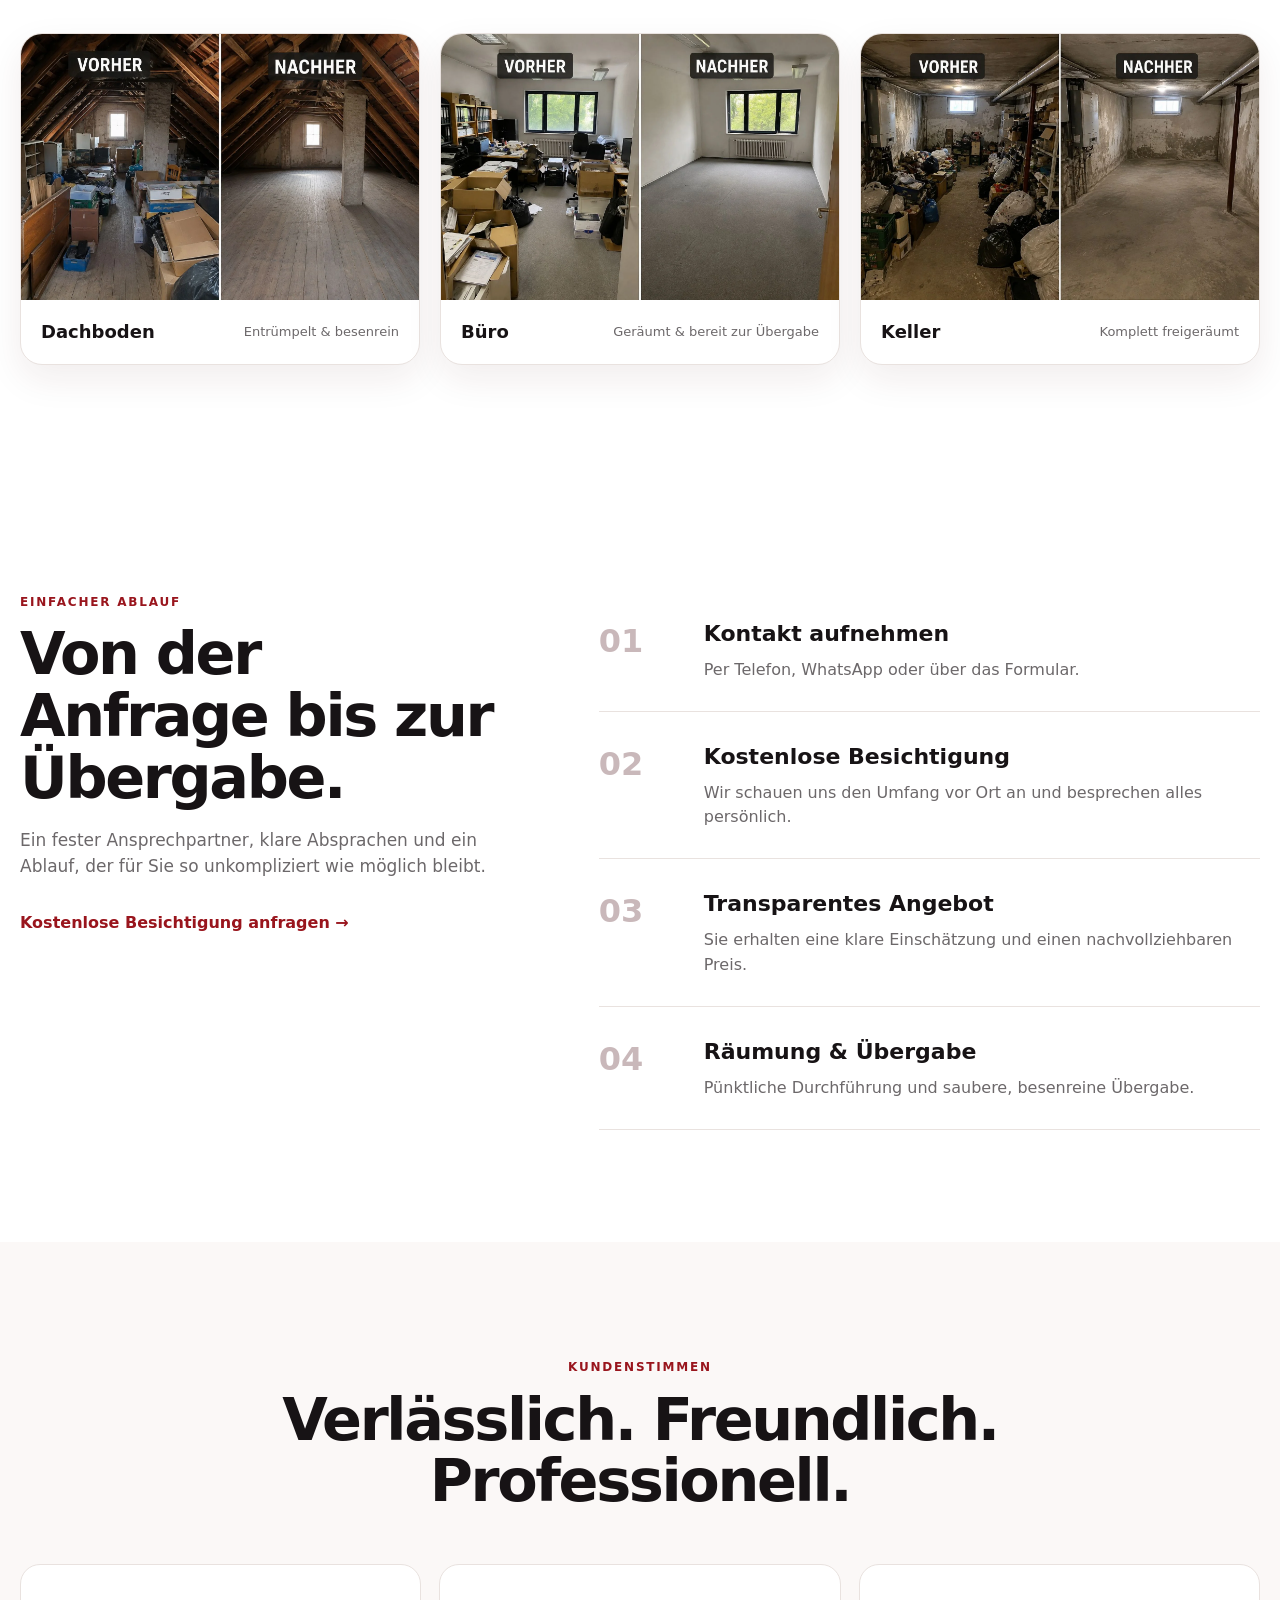
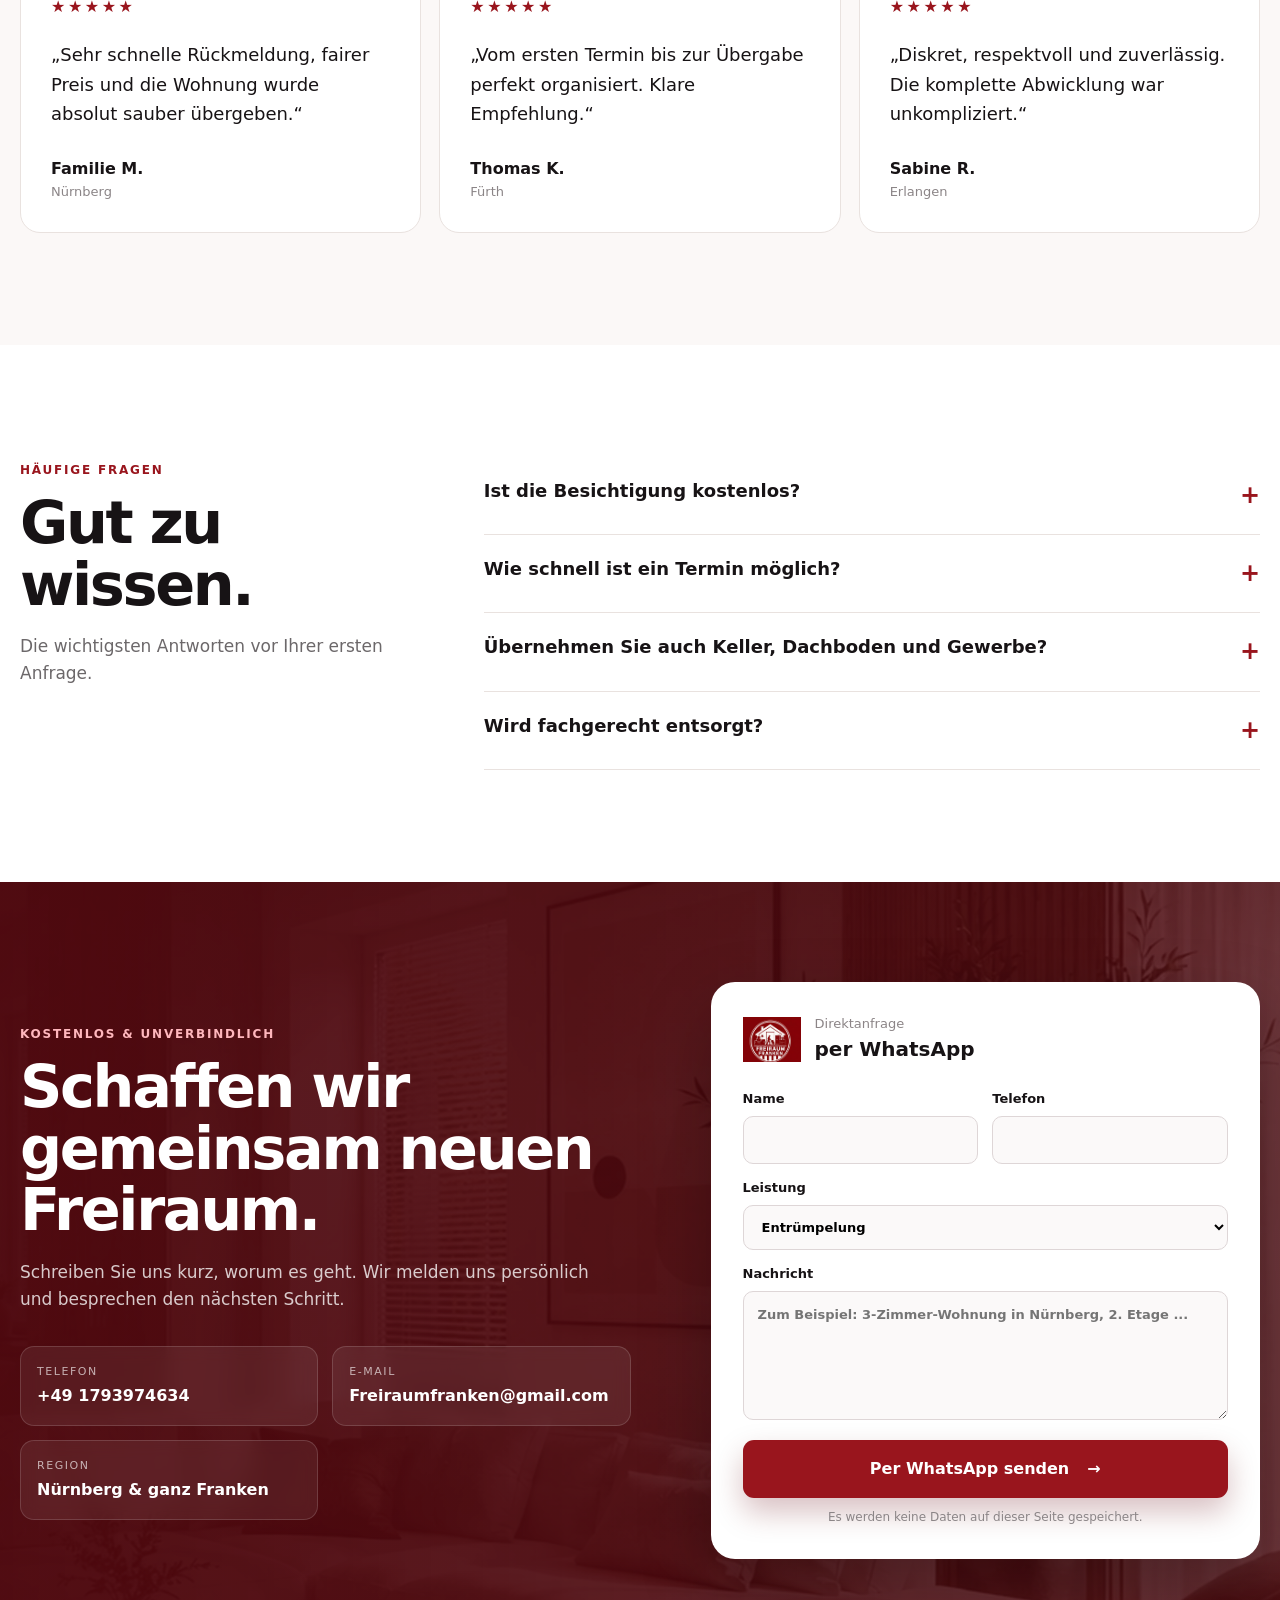
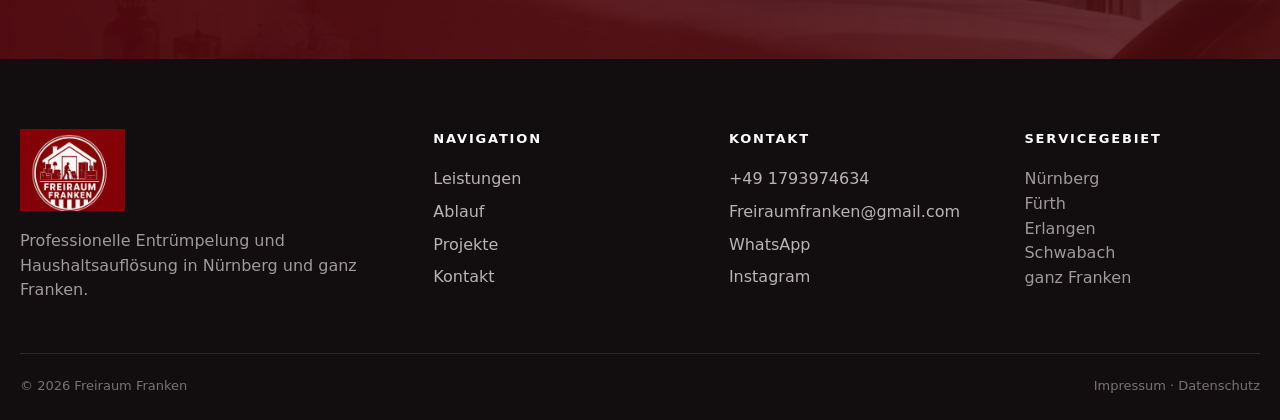
==== commit d4fa7547: "Update index.html" ====
--- a/index.html
+++ b/index.html
@@ -37,7 +37,7 @@
         "url": "https://www.freiraum-franken.de/",
         "logo": "https://www.freiraum-franken.de/assets/images/logo.webp",
         "image": "https://www.freiraum-franken.de/assets/images/hero-house.webp",
-        "telephone": "+49 491 793974634",
+        "telephone": "+49 1793974634",
         "email": "Freiraumfranken@gmail.com",
         "sameAs": [
           "https://www.instagram.com/freiraumfranken/"
@@ -49,7 +49,7 @@
         "availableLanguage": ["de"],
         "contactPoint": {
           "@type": "ContactPoint",
-          "telephone": "+49 491 793974634",
+          "telephone": "+49 1793974634",
           "email": "Freiraumfranken@gmail.com",
           "contactType": "customer service",
           "availableLanguage": ["German"]
@@ -269,7 +269,7 @@
         <h2>Schaffen wir gemeinsam neuen Freiraum.</h2>
         <p>Schreiben Sie uns kurz, worum es geht. Wir melden uns persönlich und besprechen den nächsten Schritt.</p>
         <div class="contact-direct">
-          <a href="tel:+49491793974634"><span>Telefon</span><strong>+49 491 793974634</strong></a>
+          <a href="tel:+491793974634"><span>Telefon</span><strong>+49 1793974634</strong></a>
           <a href="mailto:Freiraumfranken@gmail.com"><span>E-Mail</span><strong>Freiraumfranken@gmail.com</strong></a>
           <div><span>Region</span><strong>Nürnberg &amp; ganz Franken</strong></div>
         </div>
@@ -290,7 +290,7 @@
   <div class="container footer-grid">
     <div class="footer-about"><img src="assets/images/logo.webp" alt="Freiraum Franken" width="86" height="68"><p>Professionelle Entrümpelung und Haushaltsauflösung in Nürnberg und ganz Franken.</p></div>
     <div><h3>Navigation</h3><a href="#leistungen">Leistungen</a><a href="#ablauf">Ablauf</a><a href="#projekte">Projekte</a><a href="#kontakt">Kontakt</a></div>
-    <div><h3>Kontakt</h3><a href="tel:+49491793974634">+49 491 793974634</a><a href="mailto:Freiraumfranken@gmail.com">Freiraumfranken@gmail.com</a><a href="https://wa.me/49491793974634" target="_blank" rel="noopener">WhatsApp</a><a href="https://www.instagram.com/freiraumfranken?igsi=MXN2MW1mNjlyMWk2Mg%3D%3D&amp;utm_source=qr" target="_blank" rel="noopener noreferrer" aria-label="Freiraum Franken auf Instagram">Instagram</a></div>
+    <div><h3>Kontakt</h3><a href="tel:+491793974634">+49 1793974634</a><a href="mailto:Freiraumfranken@gmail.com">Freiraumfranken@gmail.com</a><a href="https://wa.me/49491793974634" target="_blank" rel="noopener">WhatsApp</a><a href="https://www.instagram.com/freiraumfranken?igsi=MXN2MW1mNjlyMWk2Mg%3D%3D&amp;utm_source=qr" target="_blank" rel="noopener noreferrer" aria-label="Freiraum Franken auf Instagram">Instagram</a></div>
     <div><h3>Servicegebiet</h3><p>Nürnberg<br>Fürth<br>Erlangen<br>Schwabach<br>ganz Franken</p></div>
   </div>
   <div class="container footer-bottom"><span>© <span id="year"></span> Freiraum Franken</span><span>Impressum · Datenschutz</span></div>
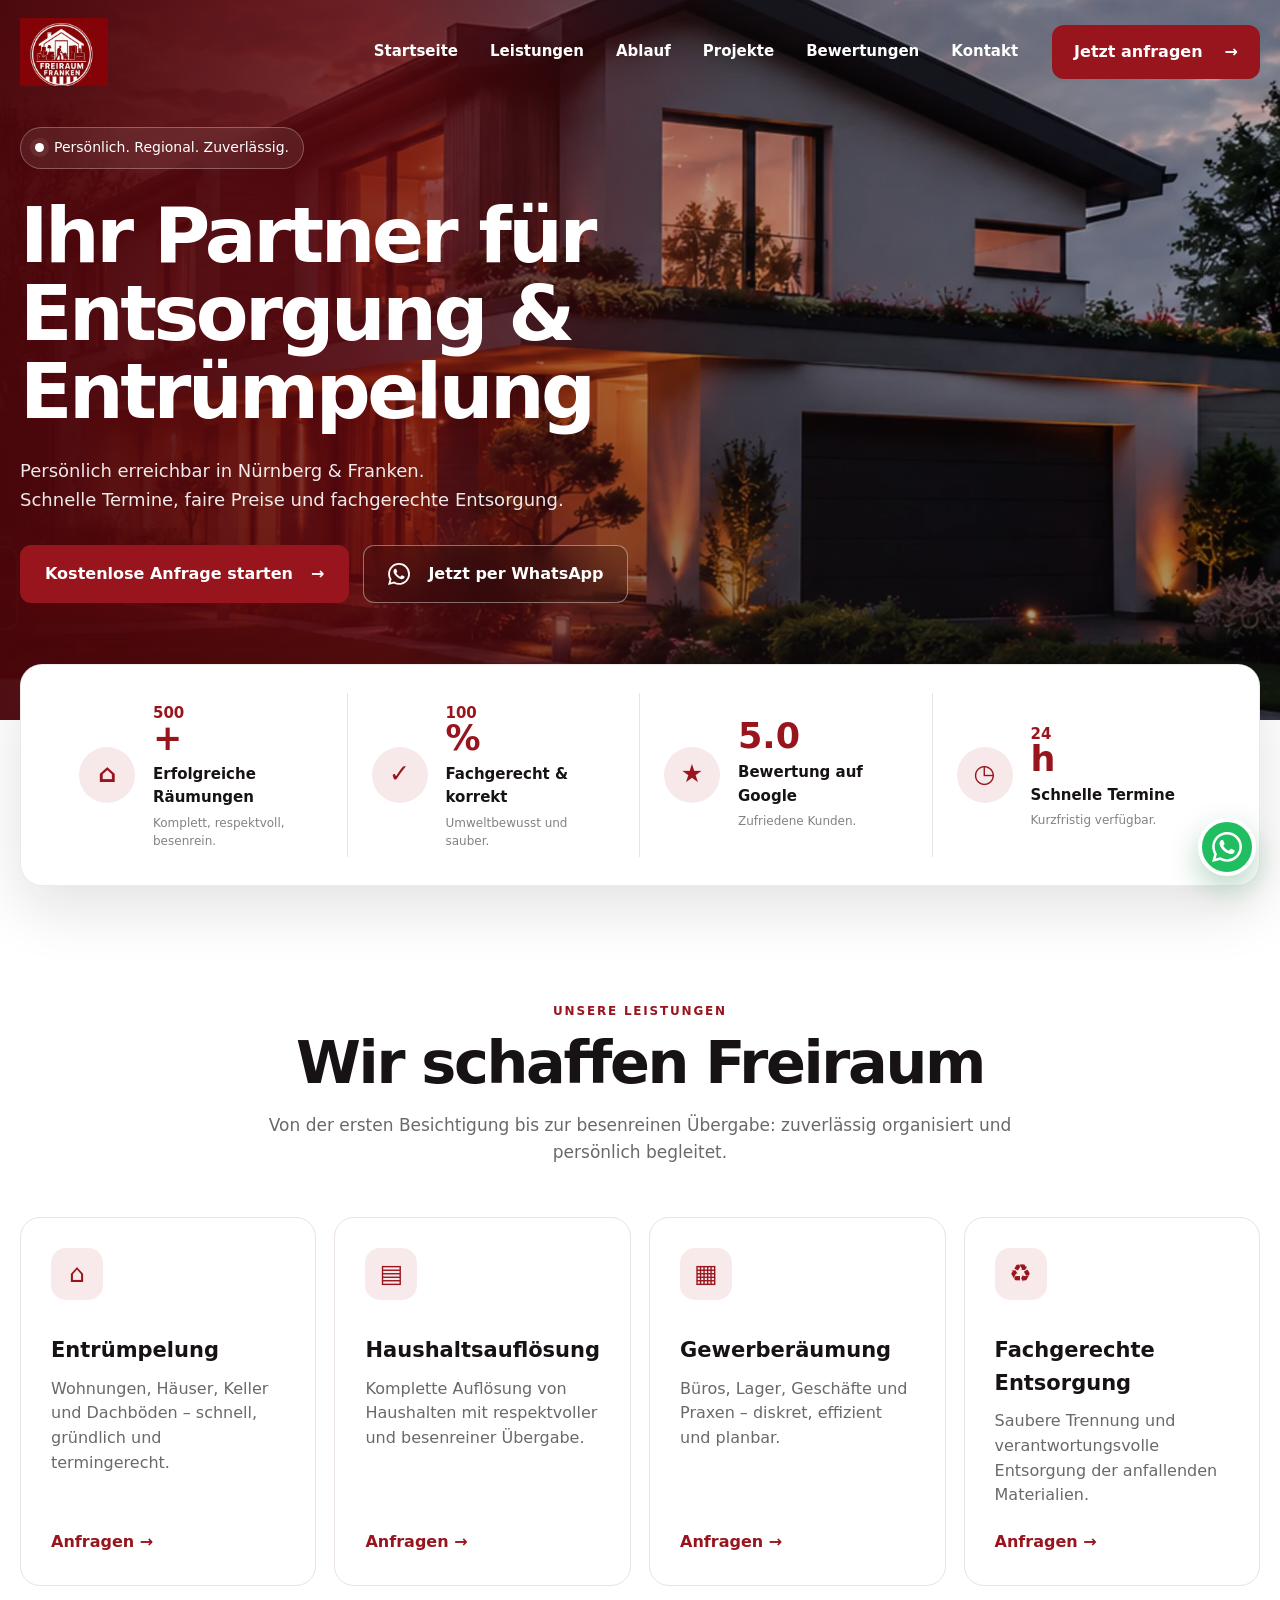
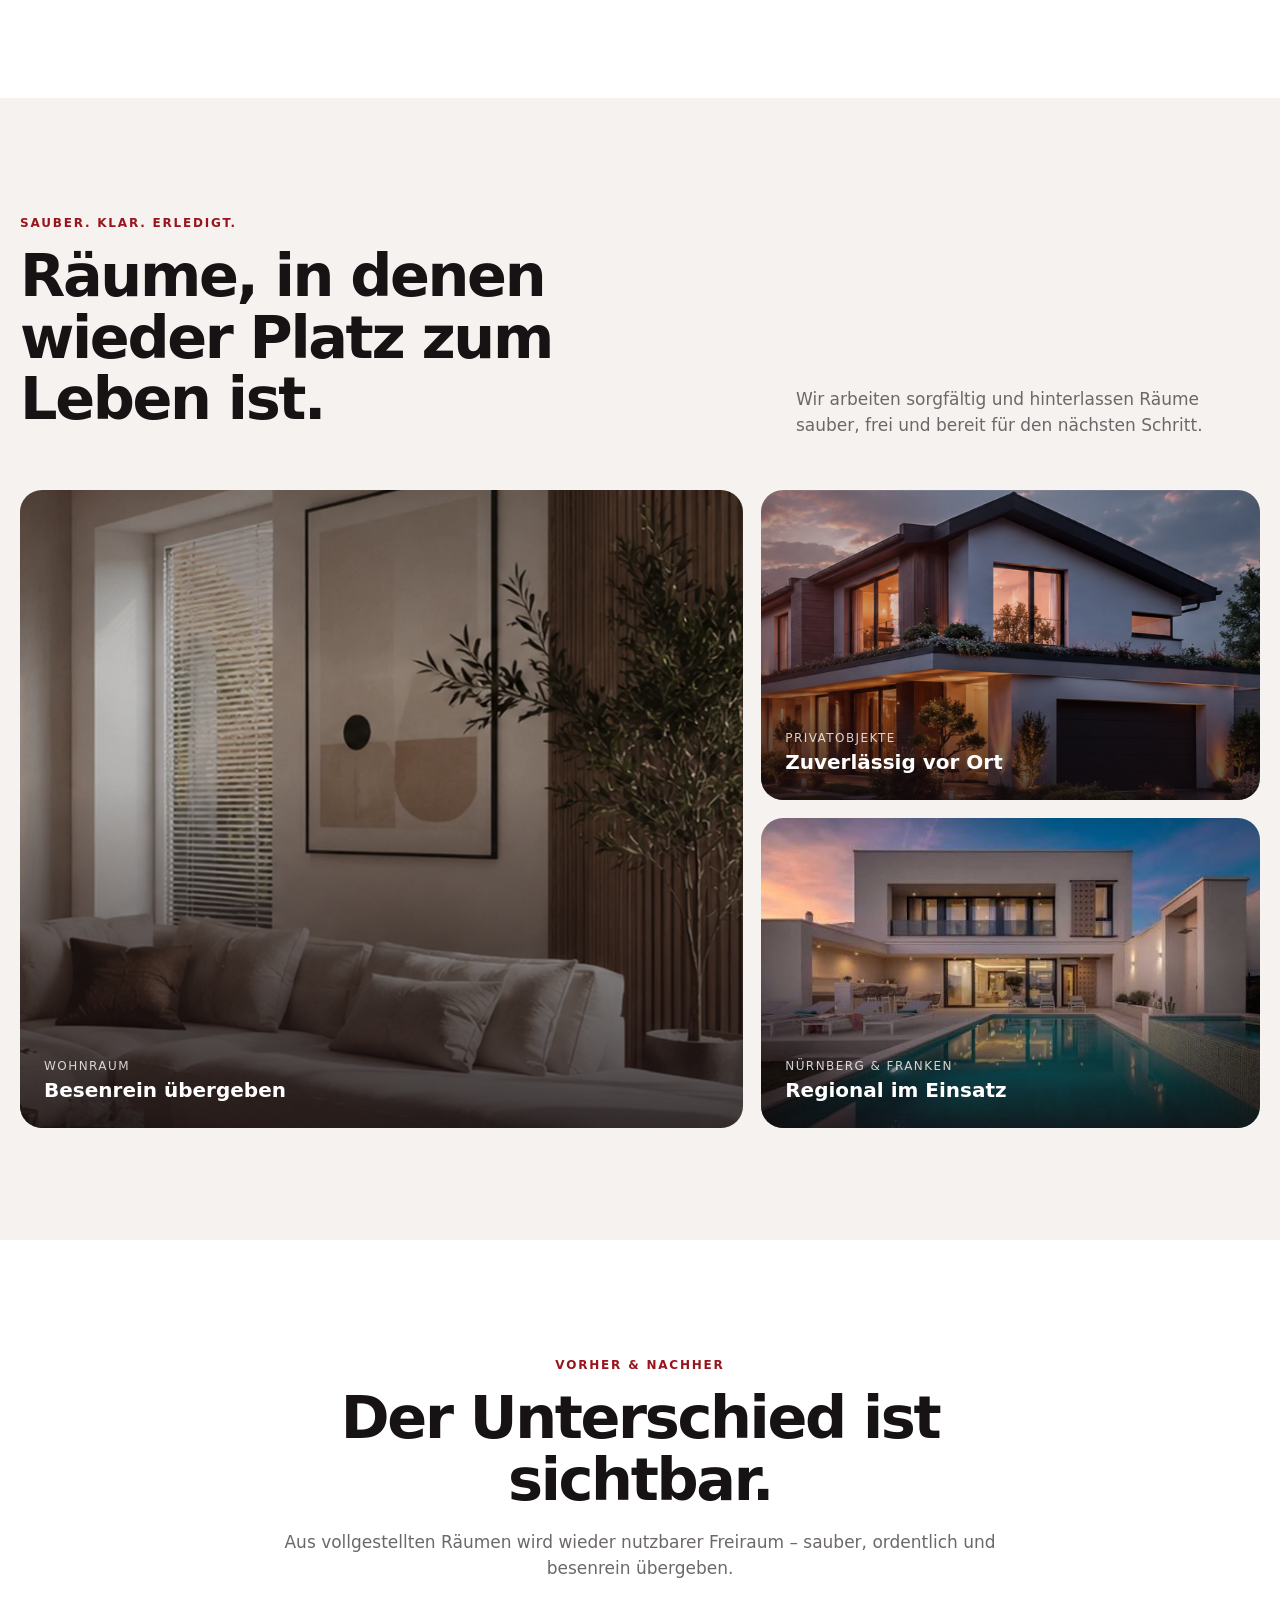
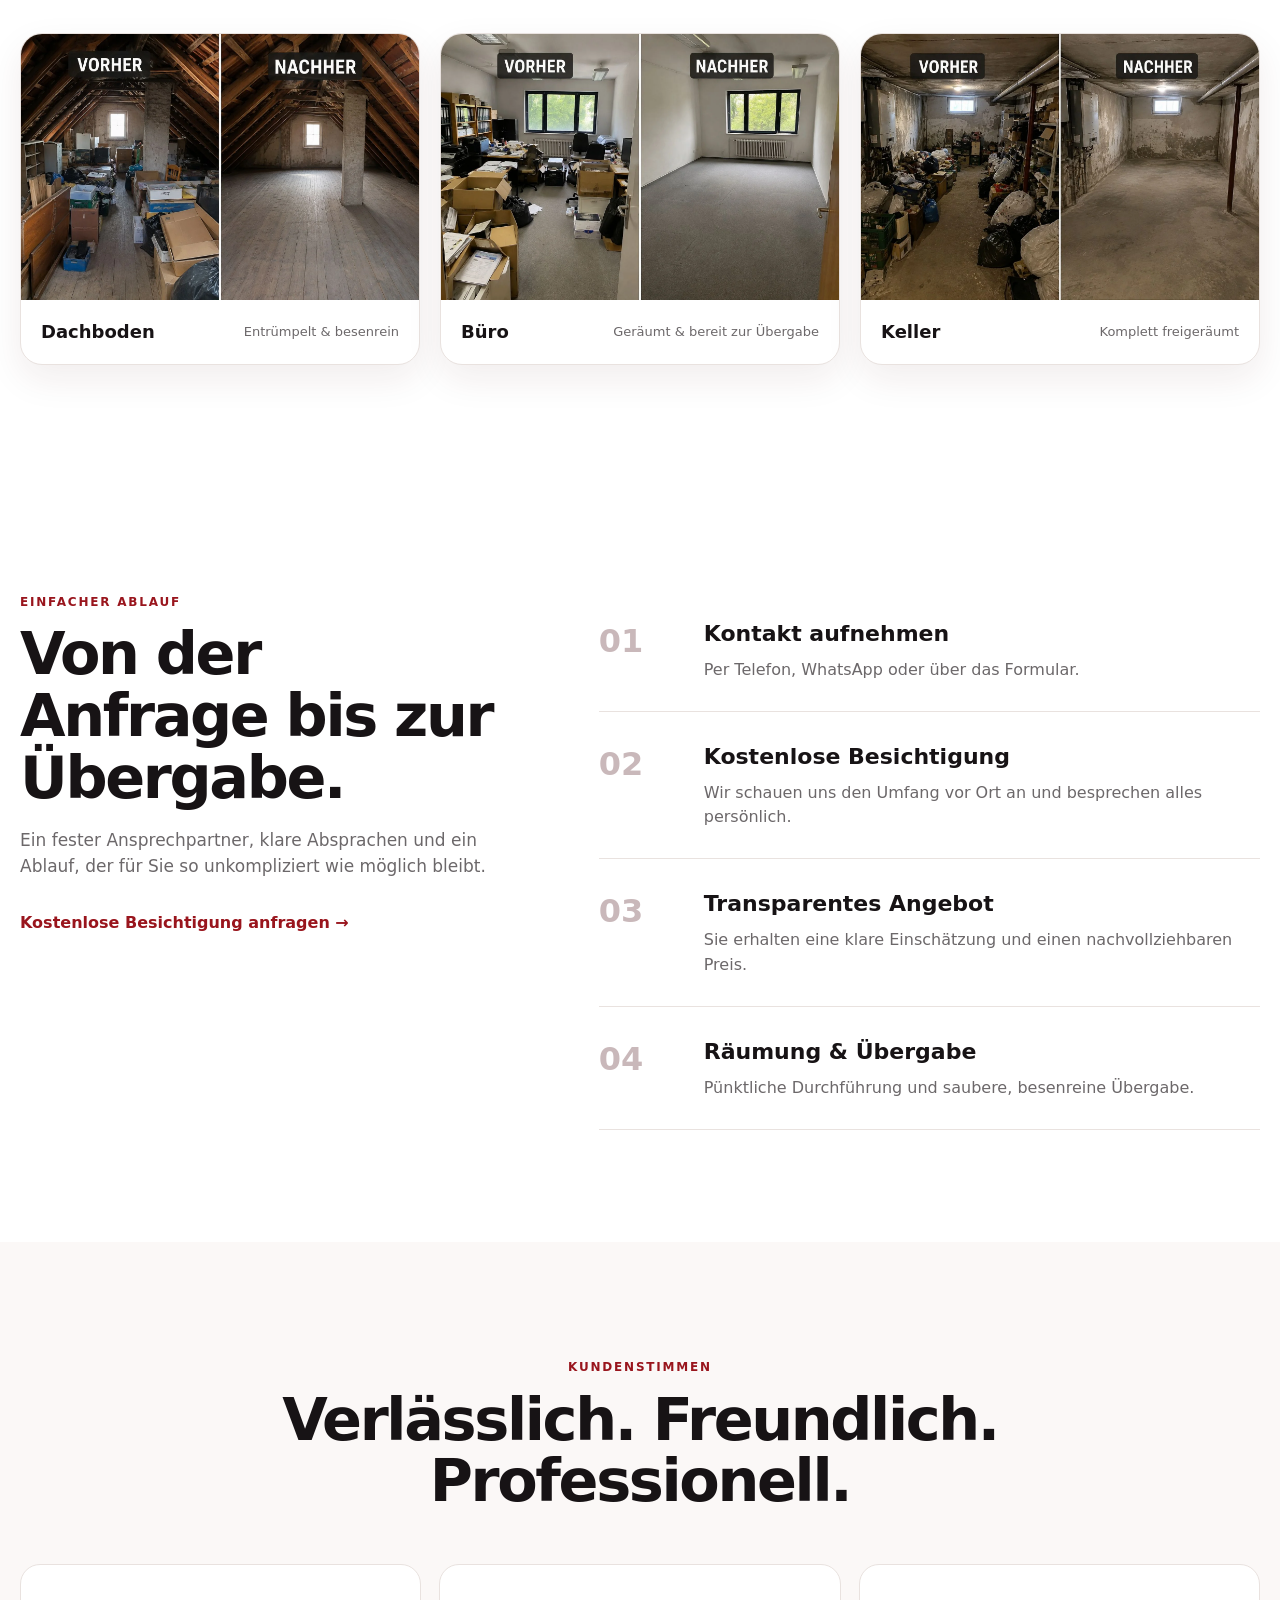
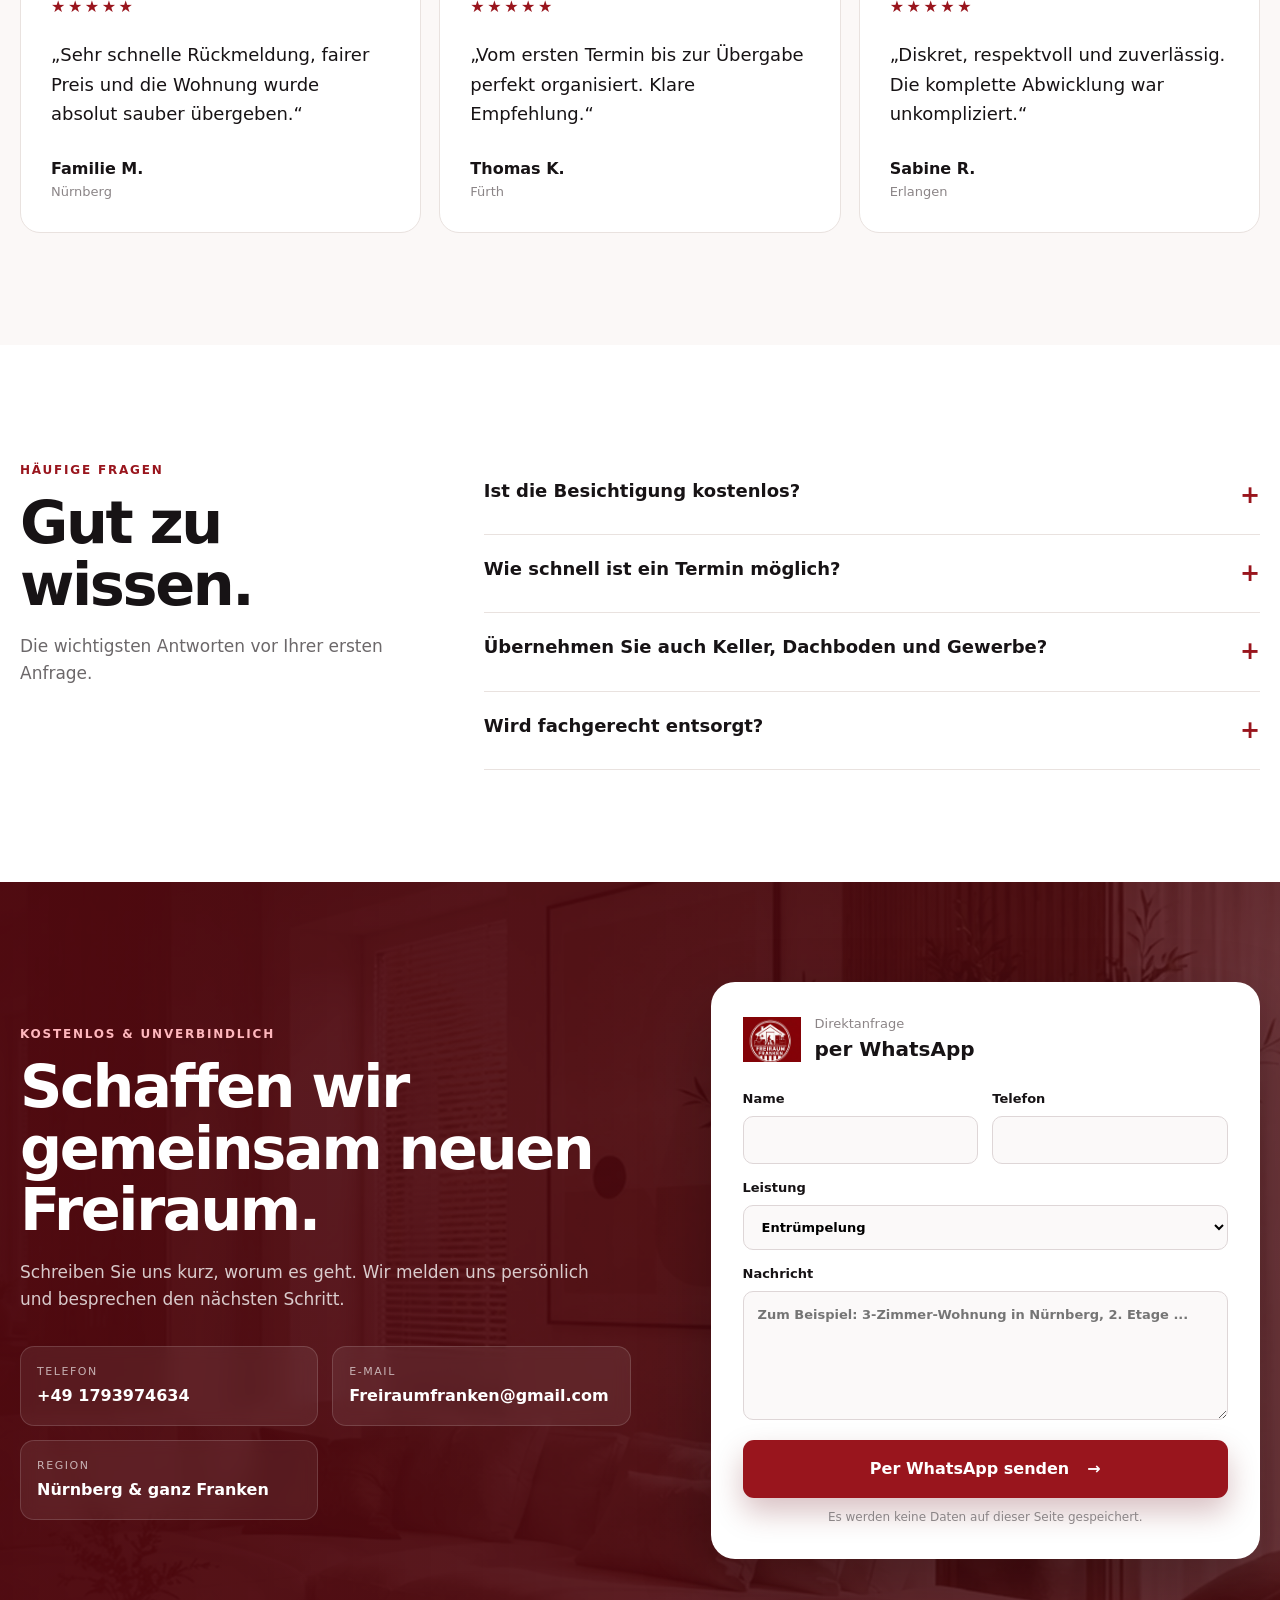
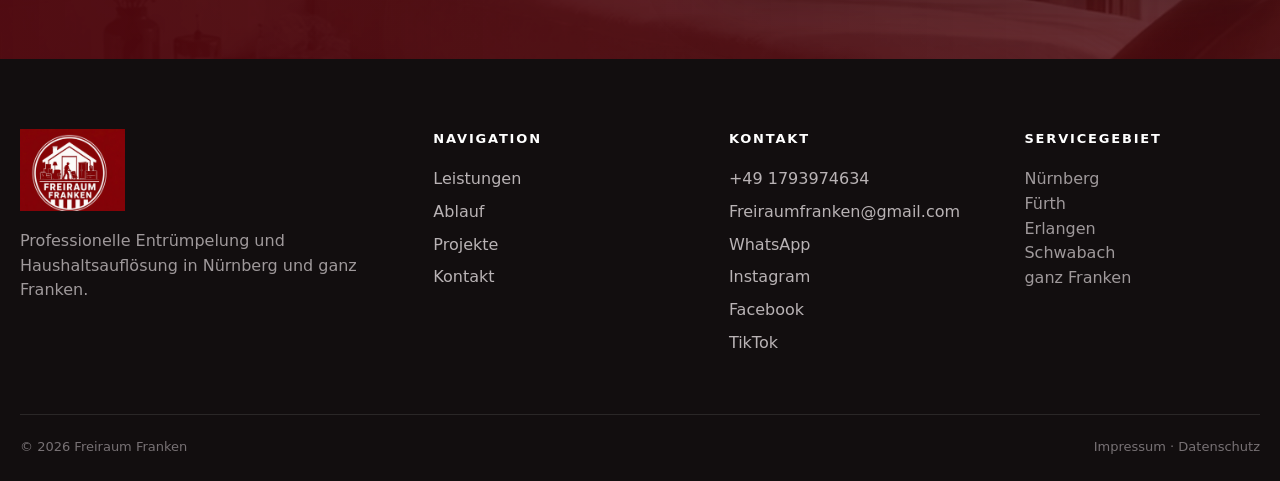
==== commit 81f5863e: "Refactor footer structure and add social links" ====
--- a/index.html
+++ b/index.html
@@ -288,15 +288,71 @@
 
 <footer class="footer">
   <div class="container footer-grid">
-    <div class="footer-about"><img src="assets/images/logo.webp" alt="Freiraum Franken" width="86" height="68"><p>Professionelle Entrümpelung und Haushaltsauflösung in Nürnberg und ganz Franken.</p></div>
-    <div><h3>Navigation</h3><a href="#leistungen">Leistungen</a><a href="#ablauf">Ablauf</a><a href="#projekte">Projekte</a><a href="#kontakt">Kontakt</a></div>
-    <div><h3>Kontakt</h3><a href="tel:+491793974634">+49 1793974634</a><a href="mailto:Freiraumfranken@gmail.com">Freiraumfranken@gmail.com</a><a href="https://wa.me/49491793974634" target="_blank" rel="noopener">WhatsApp</a><a href="https://www.instagram.com/freiraumfranken?igsi=MXN2MW1mNjlyMWk2Mg%3D%3D&amp;utm_source=qr" target="_blank" rel="noopener noreferrer" aria-label="Freiraum Franken auf Instagram">Instagram</a></div>
-    <div><h3>Servicegebiet</h3><p>Nürnberg<br>Fürth<br>Erlangen<br>Schwabach<br>ganz Franken</p></div>
+    
+    <div class="footer-about">
+      <img src="assets/images/logo.webp" alt="Freiraum Franken" width="86" height="68">
+      <p>Professionelle Entrümpelung und Haushaltsauflösung in Nürnberg und ganz Franken.</p>
+    </div>
+
+    <div>
+      <h3>Navigation</h3>
+      <a href="#leistungen">Leistungen</a>
+      <a href="#ablauf">Ablauf</a>
+      <a href="#projekte">Projekte</a>
+      <a href="#kontakt">Kontakt</a>
+    </div>
+
+    <div>
+      <h3>Kontakt</h3>
+      <a href="tel:+491793974634">+49 1793974634</a>
+      <a href="mailto:Freiraumfranken@gmail.com">Freiraumfranken@gmail.com</a>
+
+      <a href="https://wa.me/49491793974634" target="_blank" rel="noopener">
+        WhatsApp
+      </a>
+
+      <a href="https://www.instagram.com/freiraumfranken?igsi=MXN2MW1mNjlyMWk2Mg%3D%3D&amp;utm_source=qr"
+         target="_blank"
+         rel="noopener noreferrer"
+         aria-label="Freiraum Franken auf Instagram">
+        Instagram
+      </a>
+
+      <a href="https://www.facebook.com/share/1F6tLDDRjr/?mibextid=wwXIfr"
+         target="_blank"
+         rel="noopener noreferrer"
+         aria-label="Freiraum Franken auf Facebook">
+        Facebook
+      </a>
+
+      <a href="https://www.tiktok.com/@freiraum.franken?_r=1&amp;_t=ZG-99Lqjgko33A"
+         target="_blank"
+         rel="noopener noreferrer"
+         aria-label="Freiraum Franken auf TikTok">
+        TikTok
+      </a>
+    </div>
+
+    <div>
+      <h3>Servicegebiet</h3>
+      <p>
+        Nürnberg<br>
+        Fürth<br>
+        Erlangen<br>
+        Schwabach<br>
+        ganz Franken
+      </p>
+    </div>
+
   </div>
-  <div class="container footer-bottom"><span>© <span id="year"></span> Freiraum Franken</span><span>Impressum · Datenschutz</span></div>
+
+  <div class="container footer-bottom">
+    <span>© <span id="year"></span> Freiraum Franken</span>
+    <span>Impressum · Datenschutz</span>
+  </div>
 </footer>
 
-<a class="floating-wa" href="https://wa.me/49491793974634?text=Hallo%20Freiraum%20Franken%2C%20ich%20m%C3%B6chte%20eine%20kostenlose%20Besichtigung%20anfragen." target="_blank" rel="noopener" aria-label="WhatsApp öffnen"><img src="assets/images/whatsapp.svg" alt="" width="30" height="30" aria-hidden="true"></a>
+<a class="floating-wa" href="https://wa.me/491793974634?text=Hallo%20Freiraum%20Franken%2C%20ich%20m%C3%B6chte%20eine%20kostenlose%20Besichtigung%20anfragen." target="_blank" rel="noopener" aria-label="WhatsApp öffnen"><img src="assets/images/whatsapp.svg" alt="" width="30" height="30" aria-hidden="true"></a>
 <script src="js/script.js" defer></script>
 </body>
 </html>
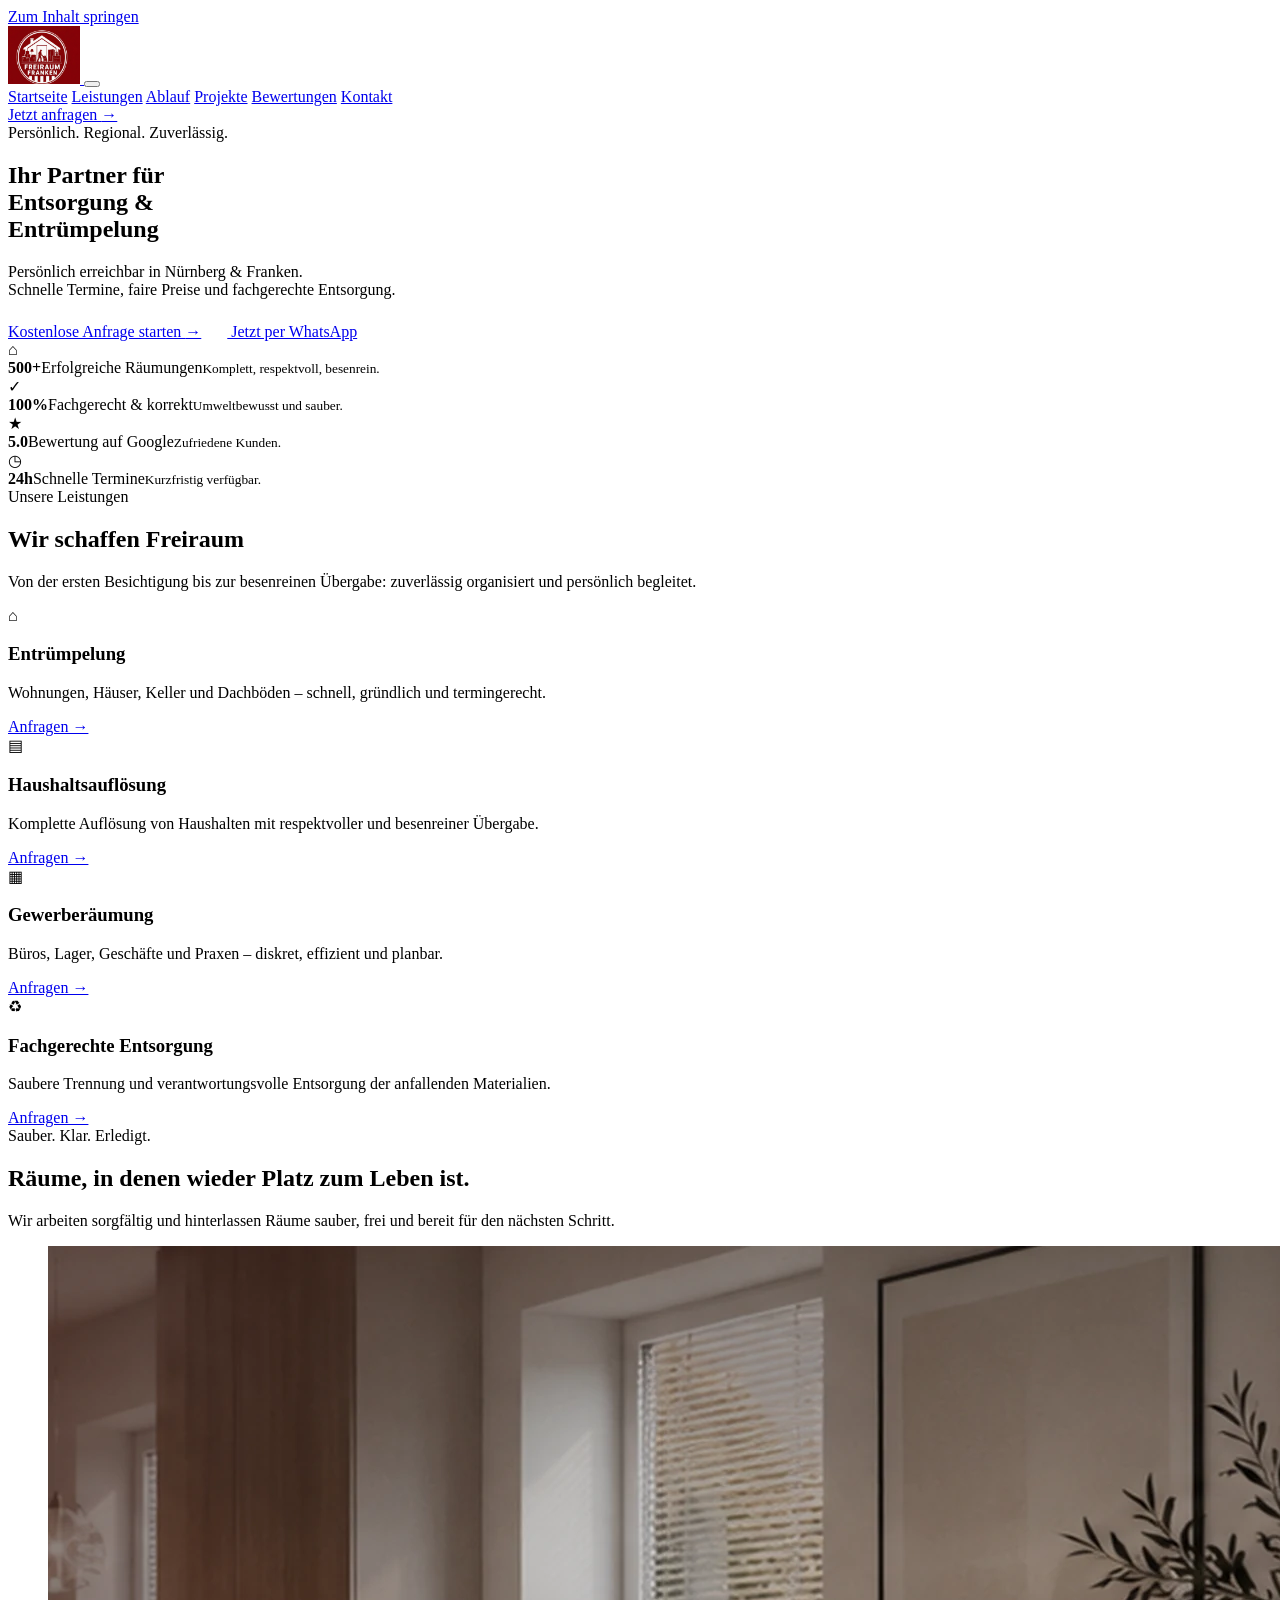
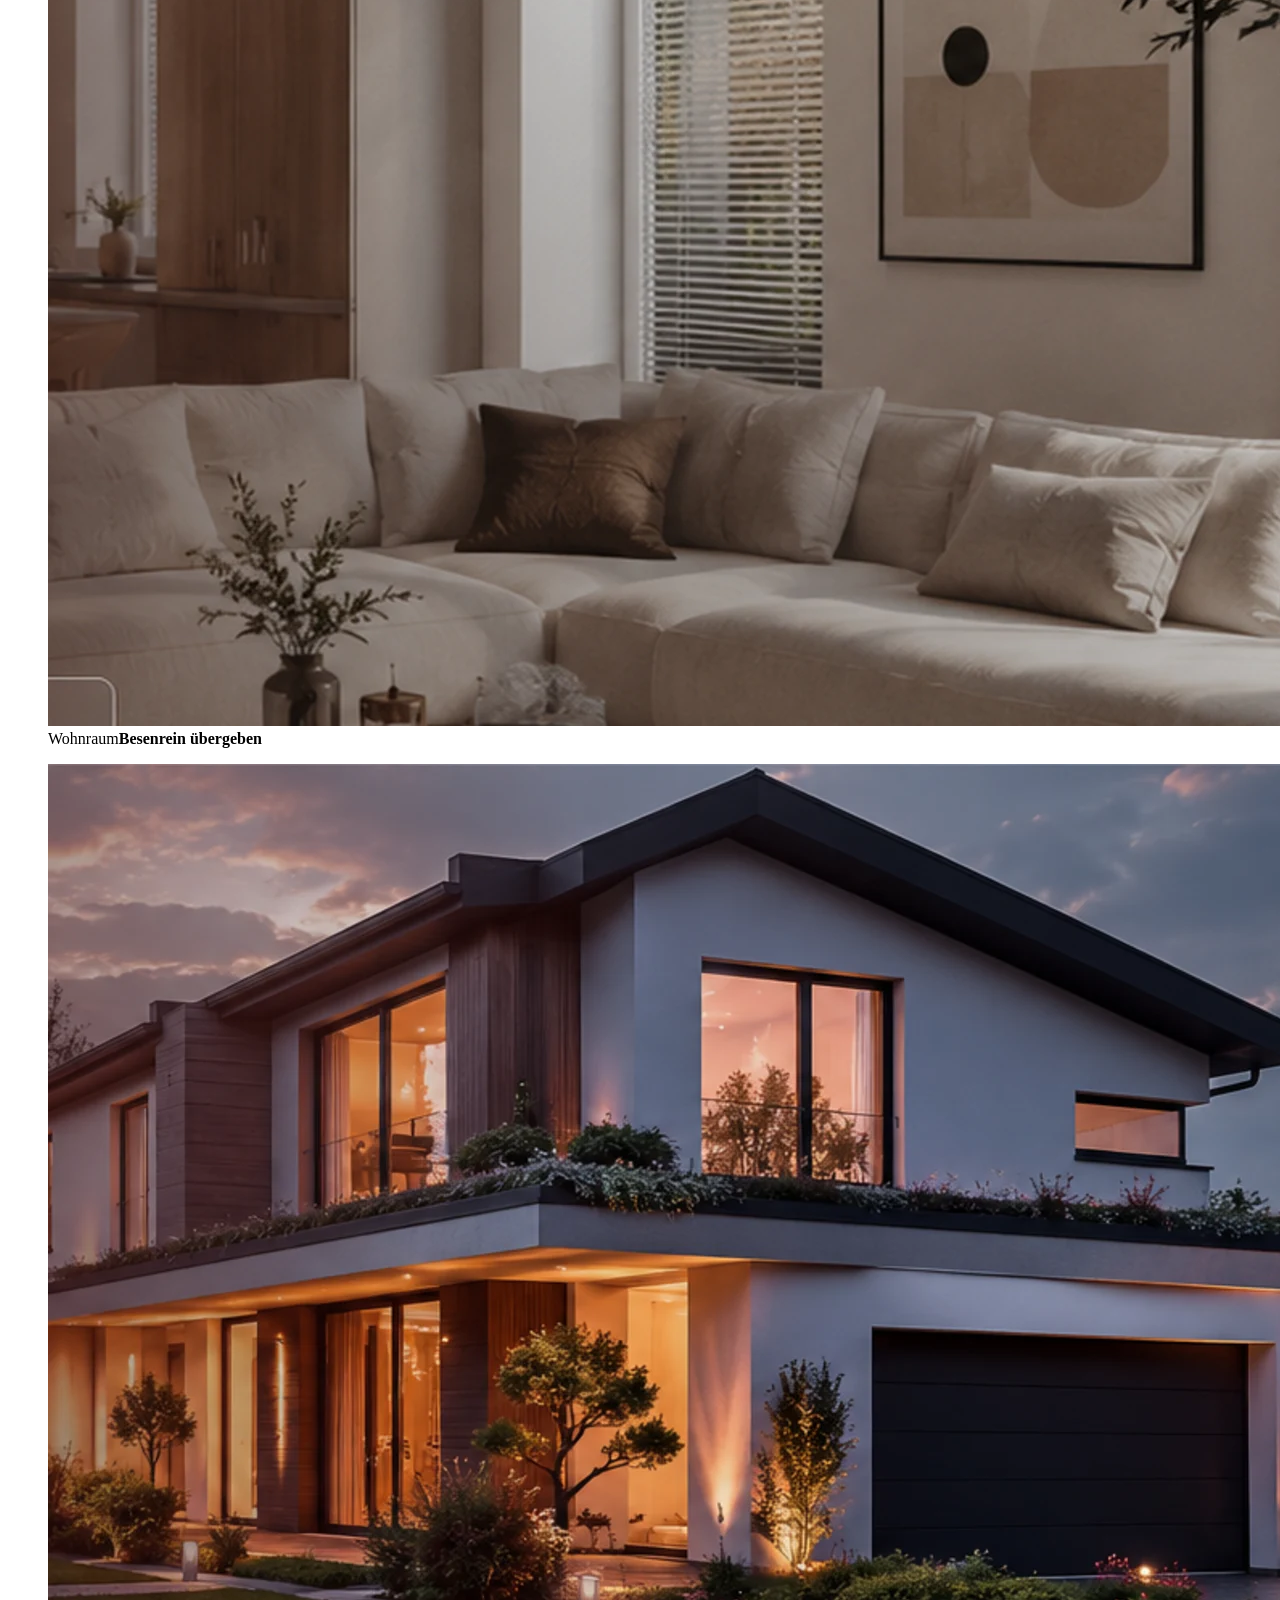
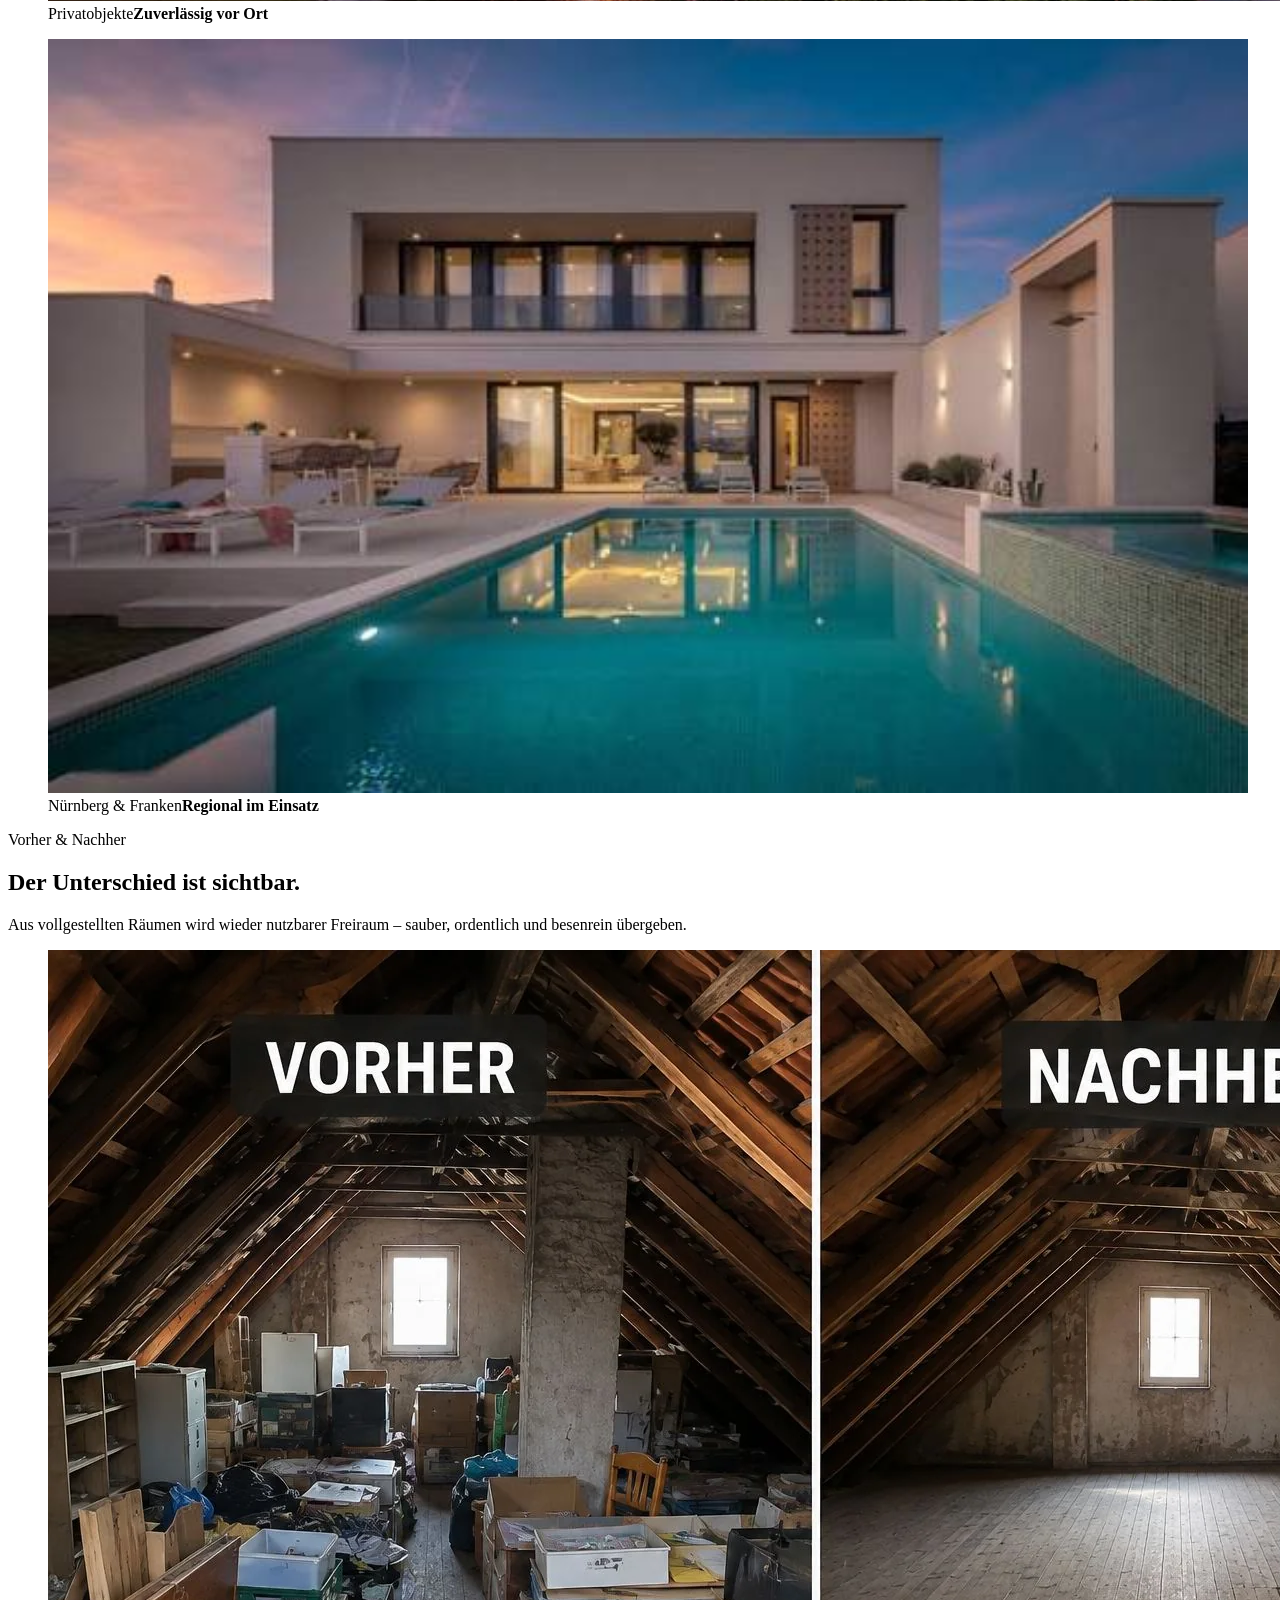
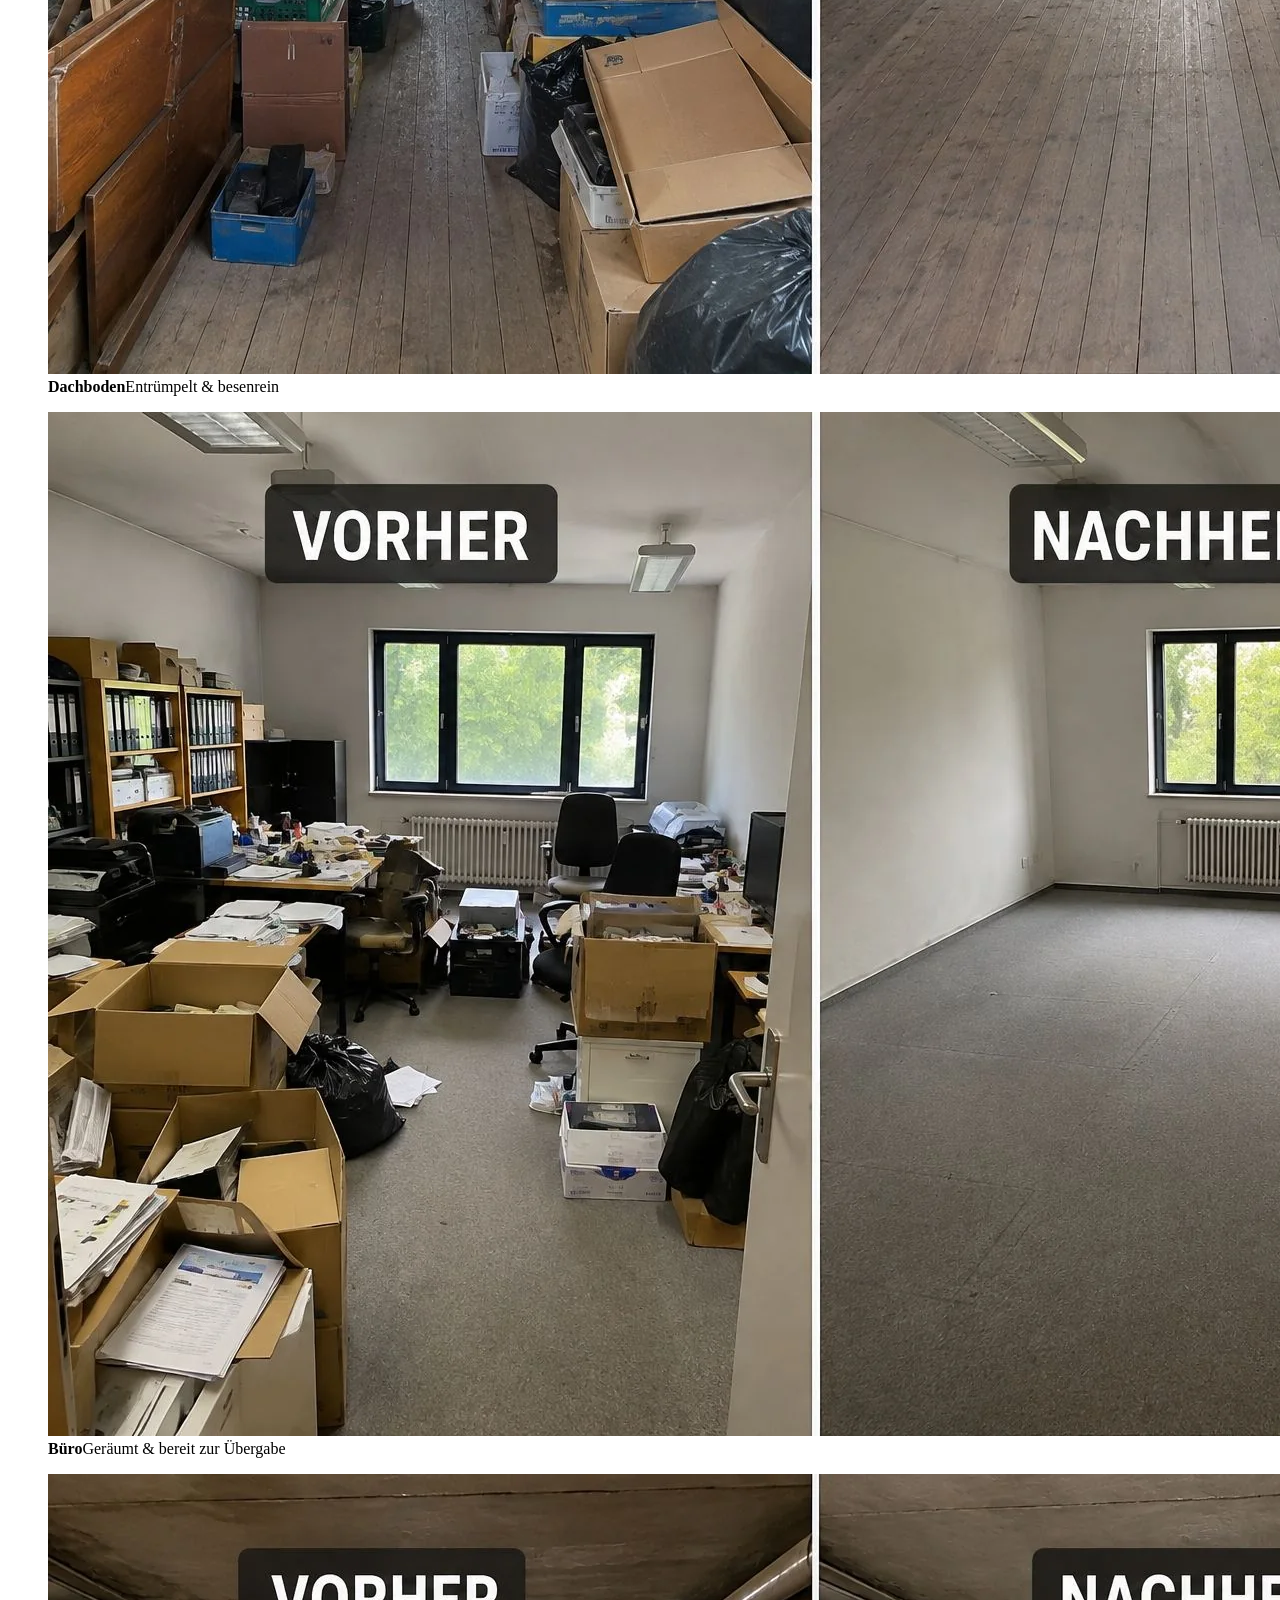
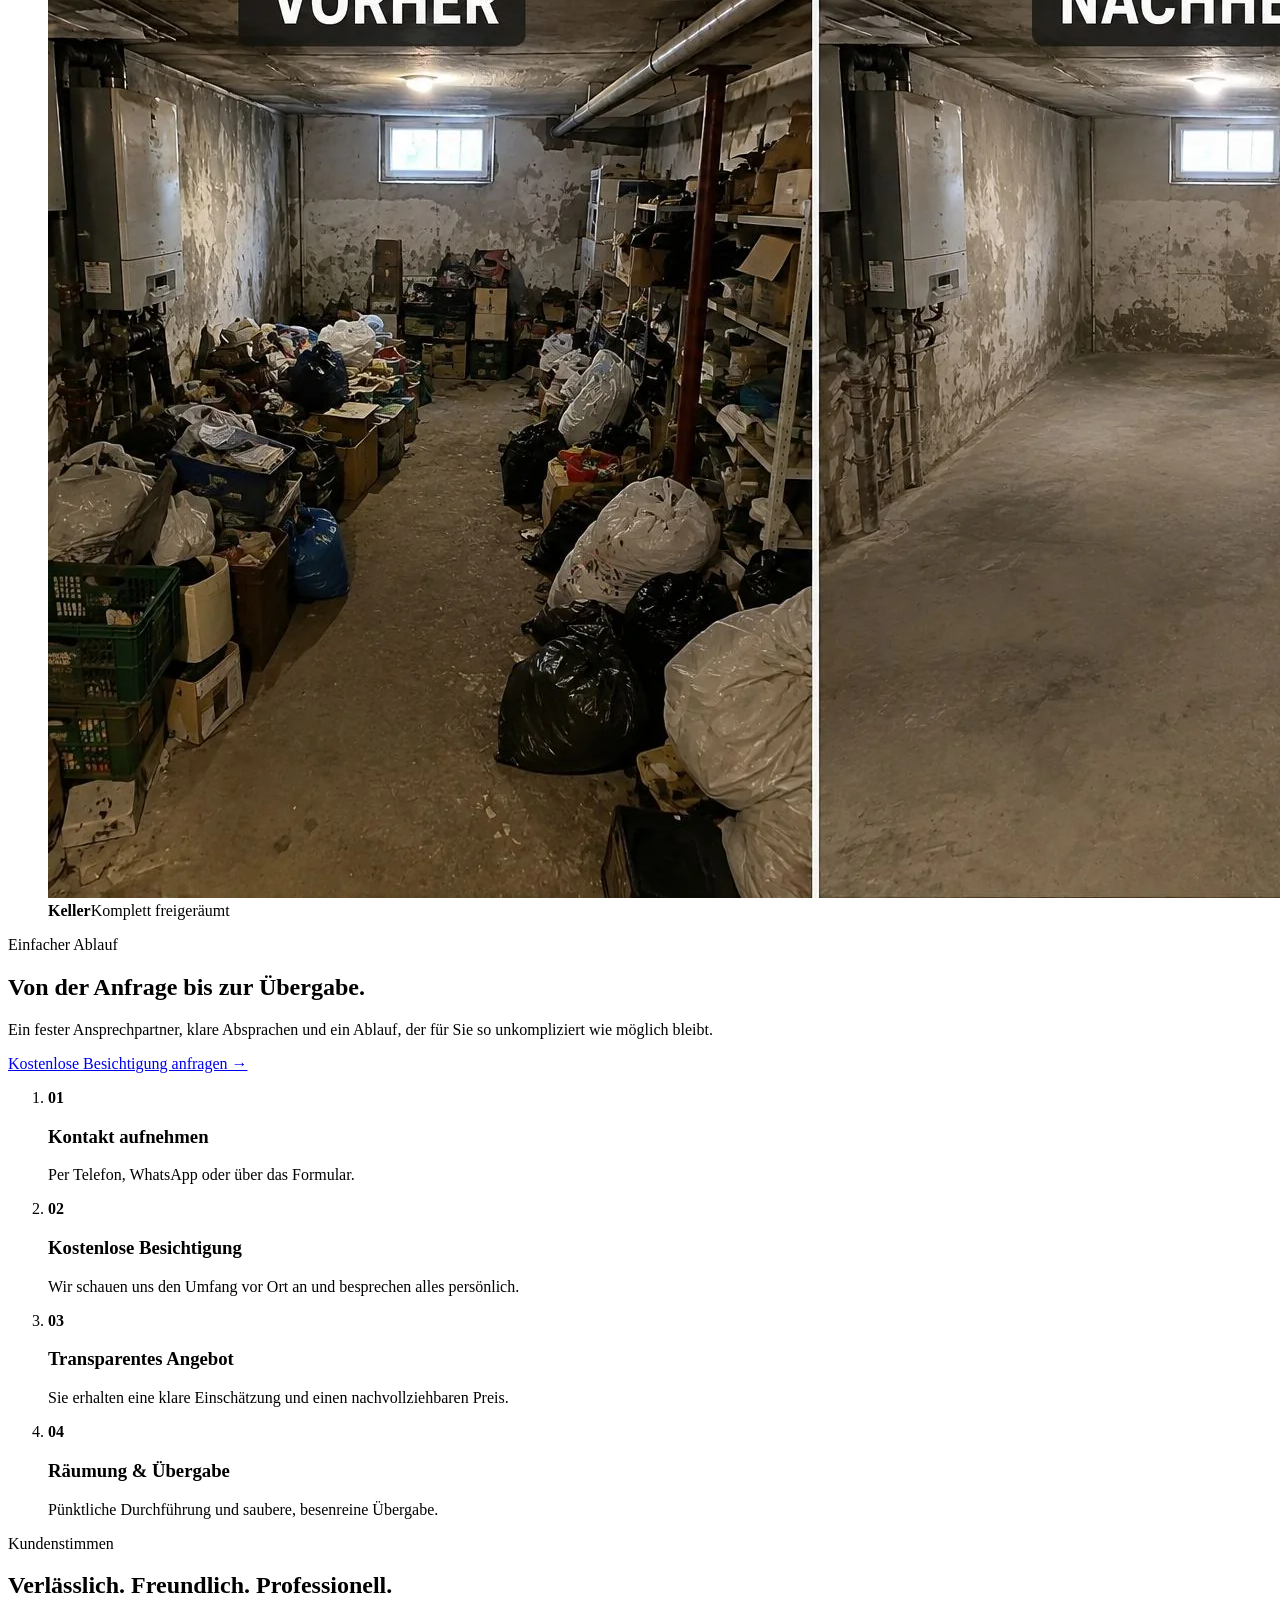
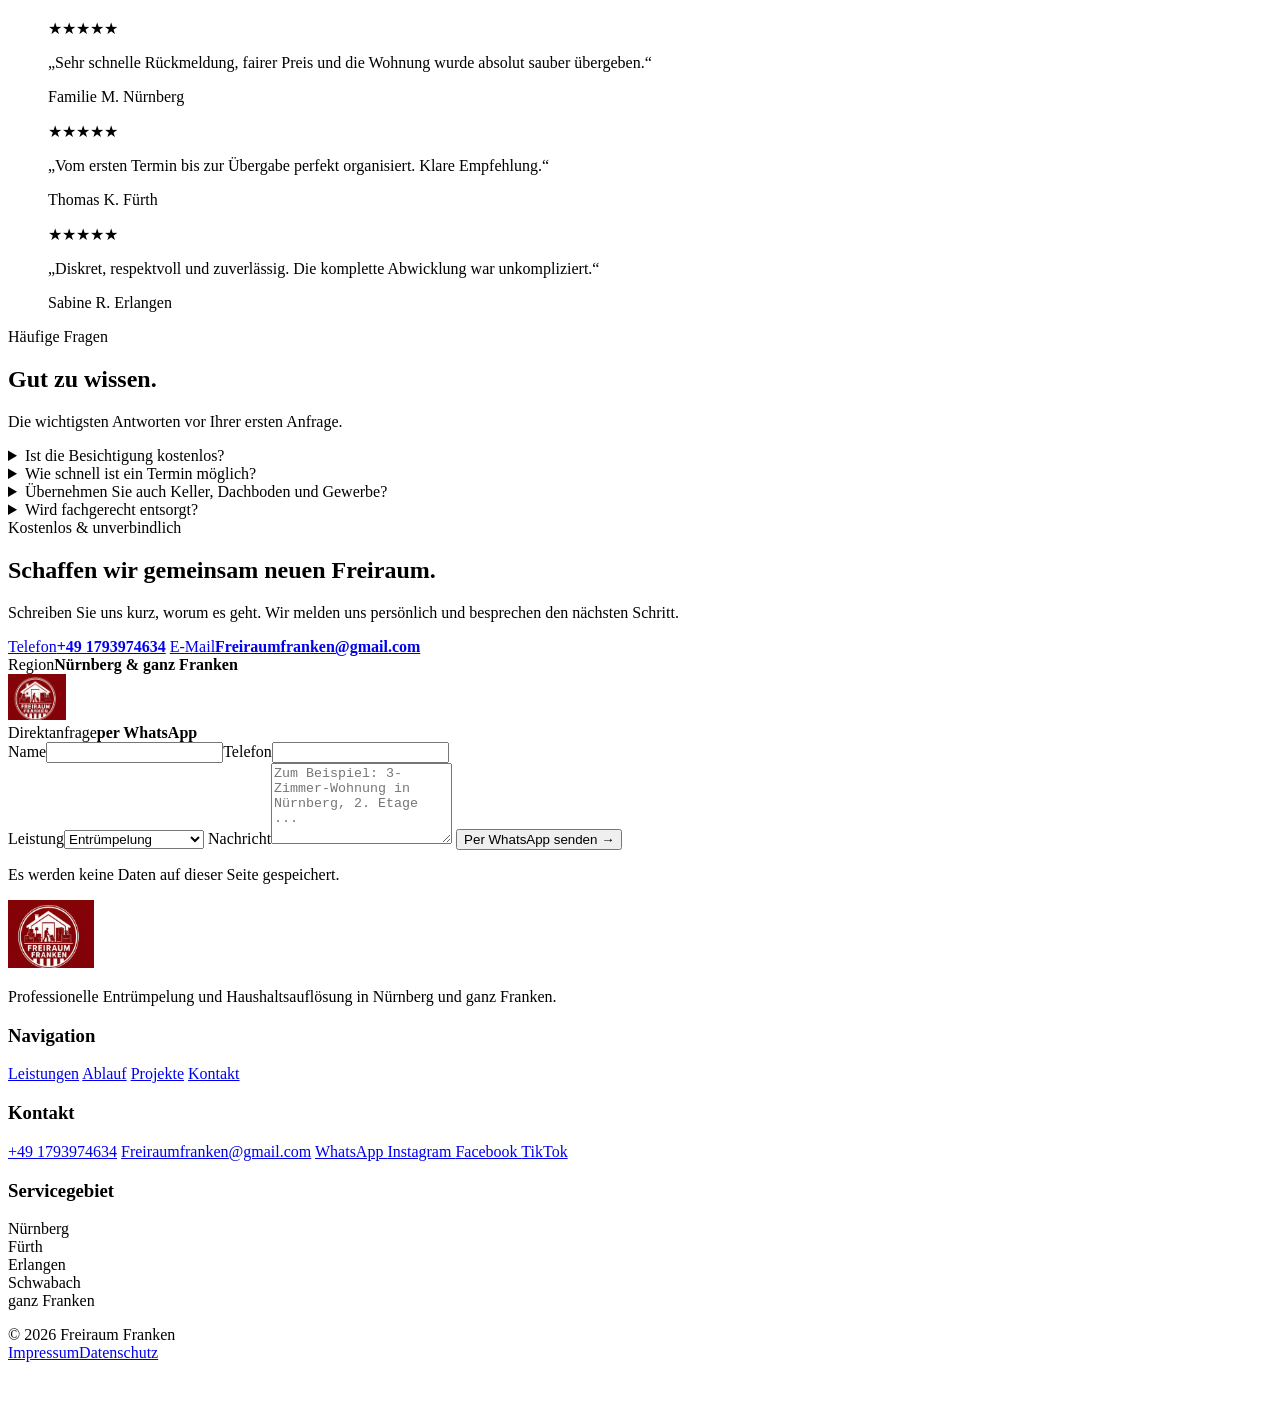
==== commit 13da92bb: "Add files via upload" ====
--- a/index.html
+++ b/index.html
@@ -348,7 +348,7 @@
 
   <div class="container footer-bottom">
     <span>© <span id="year"></span> Freiraum Franken</span>
-    <span>Impressum · Datenschutz</span>
+    <nav class="footer-legal" aria-label="Rechtliche Informationen"><a href="impressum.html">Impressum</a><a href="datenschutz.html">Datenschutz</a></nav>
   </div>
 </footer>
 
